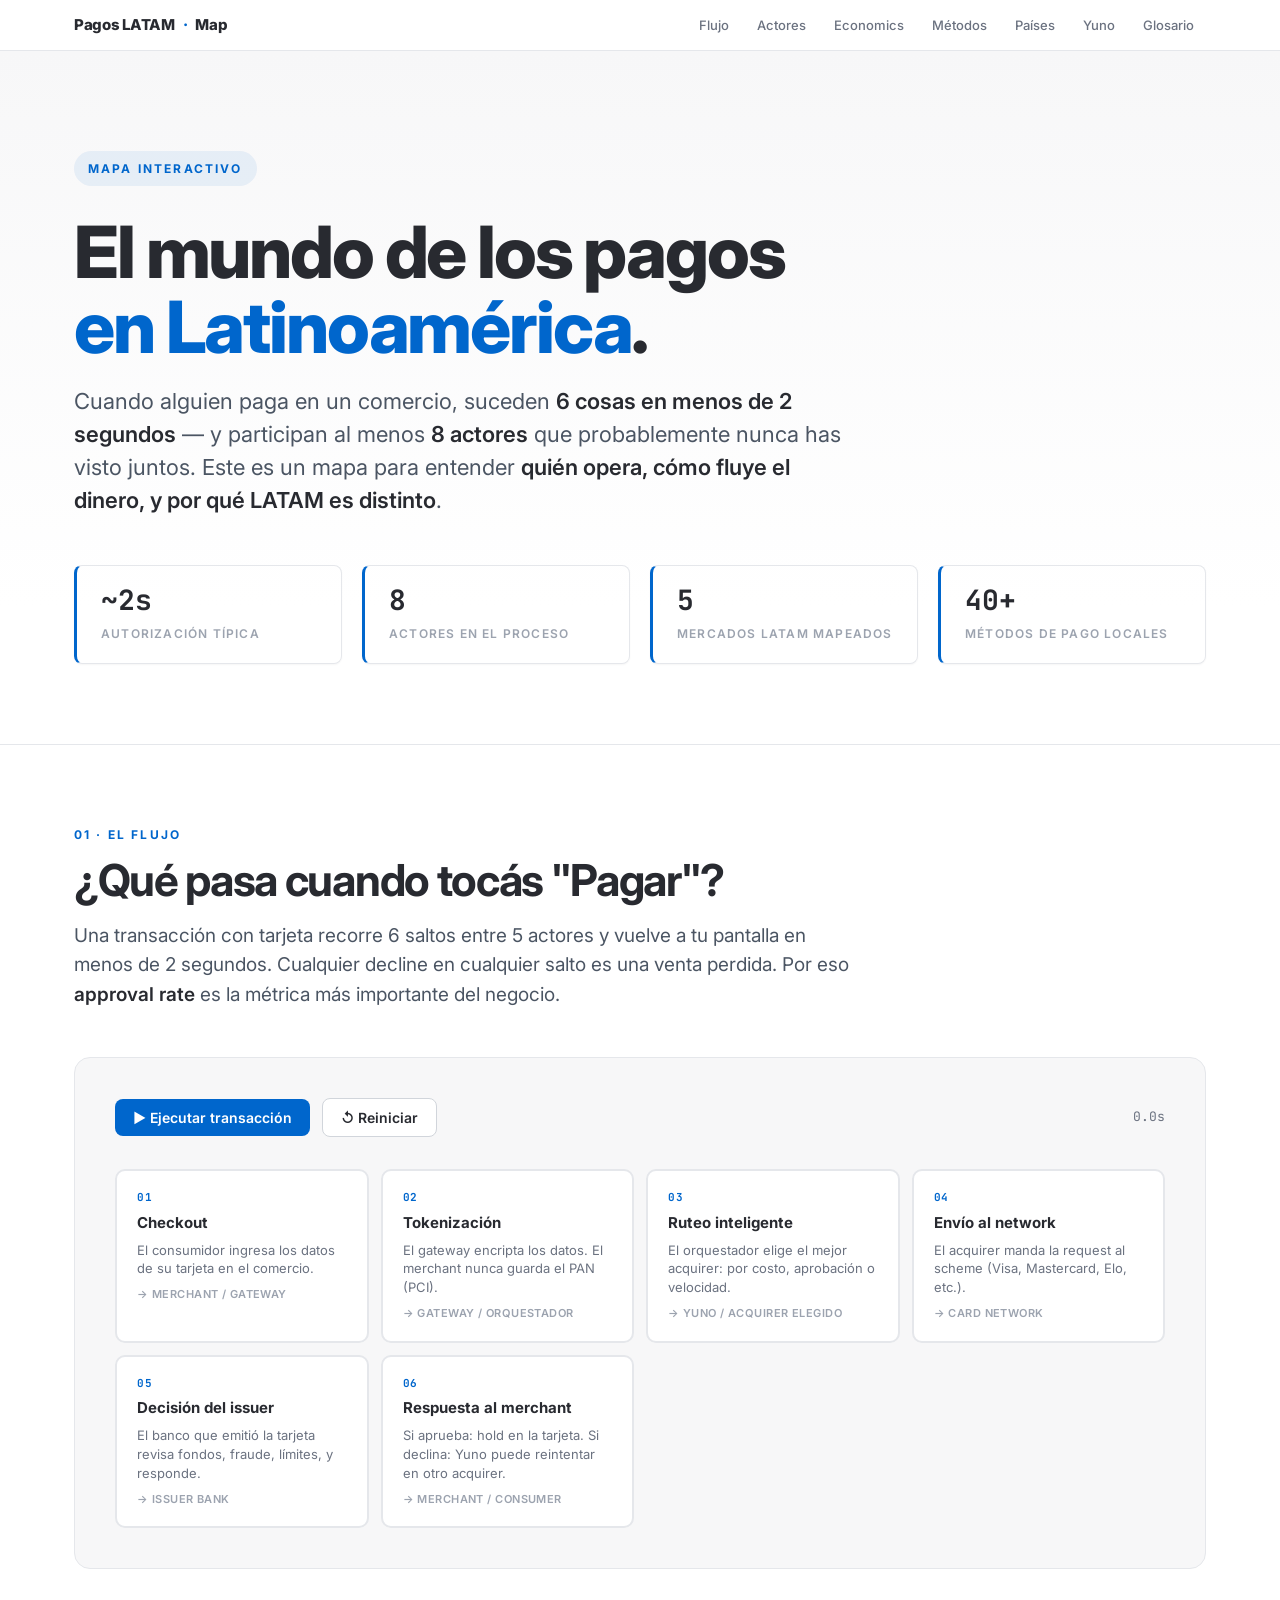
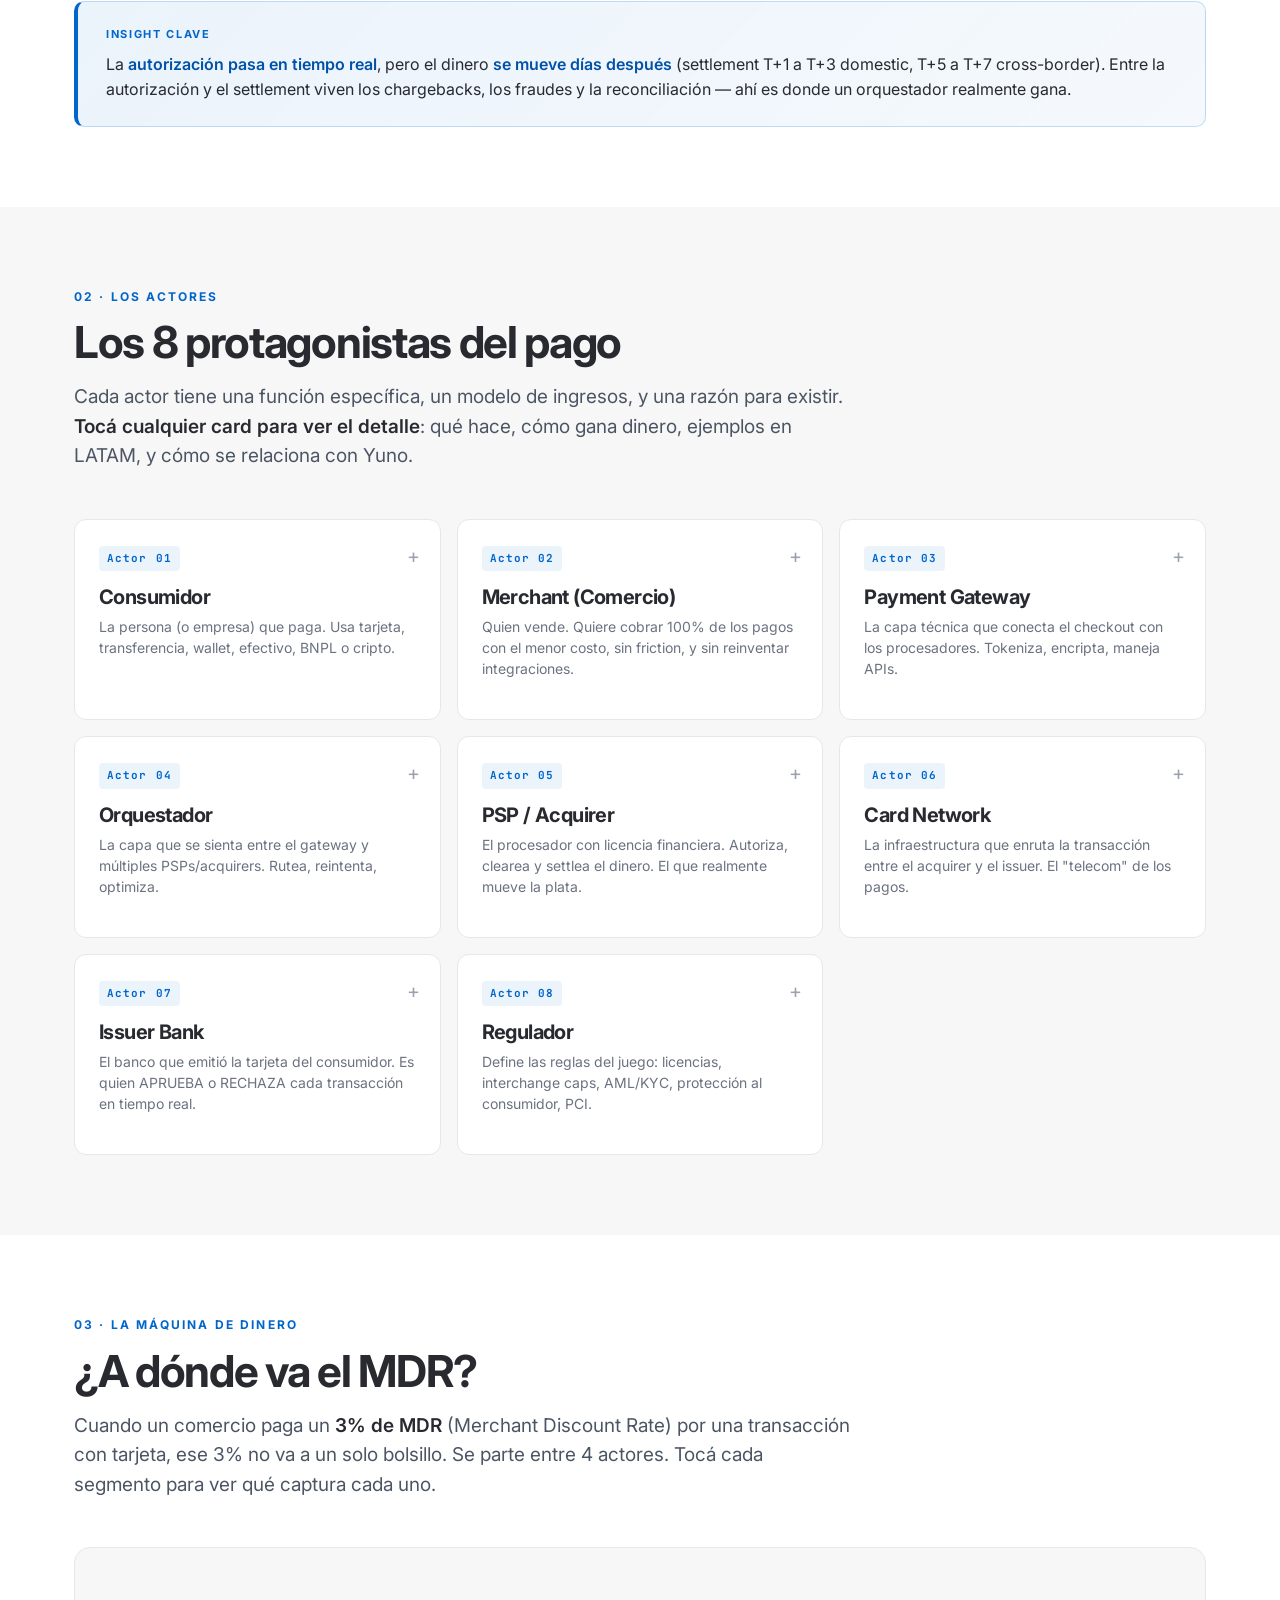
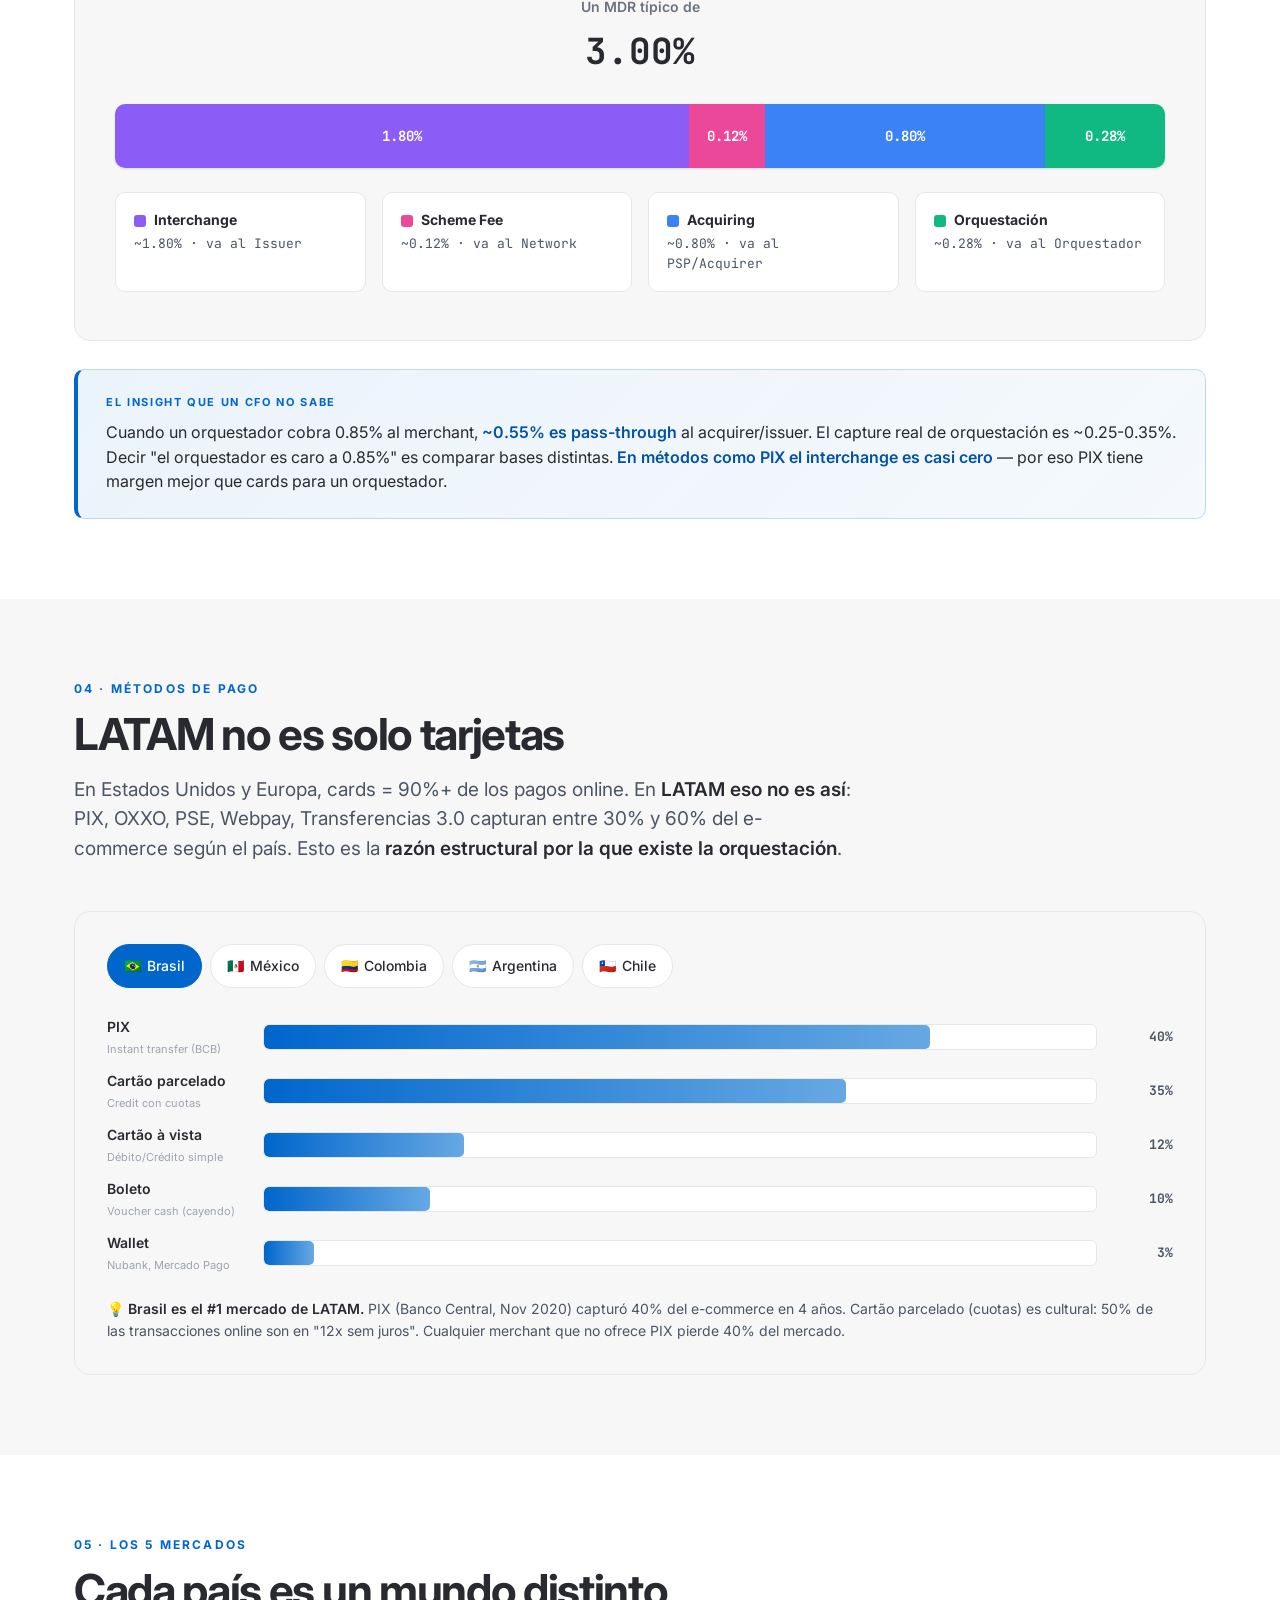
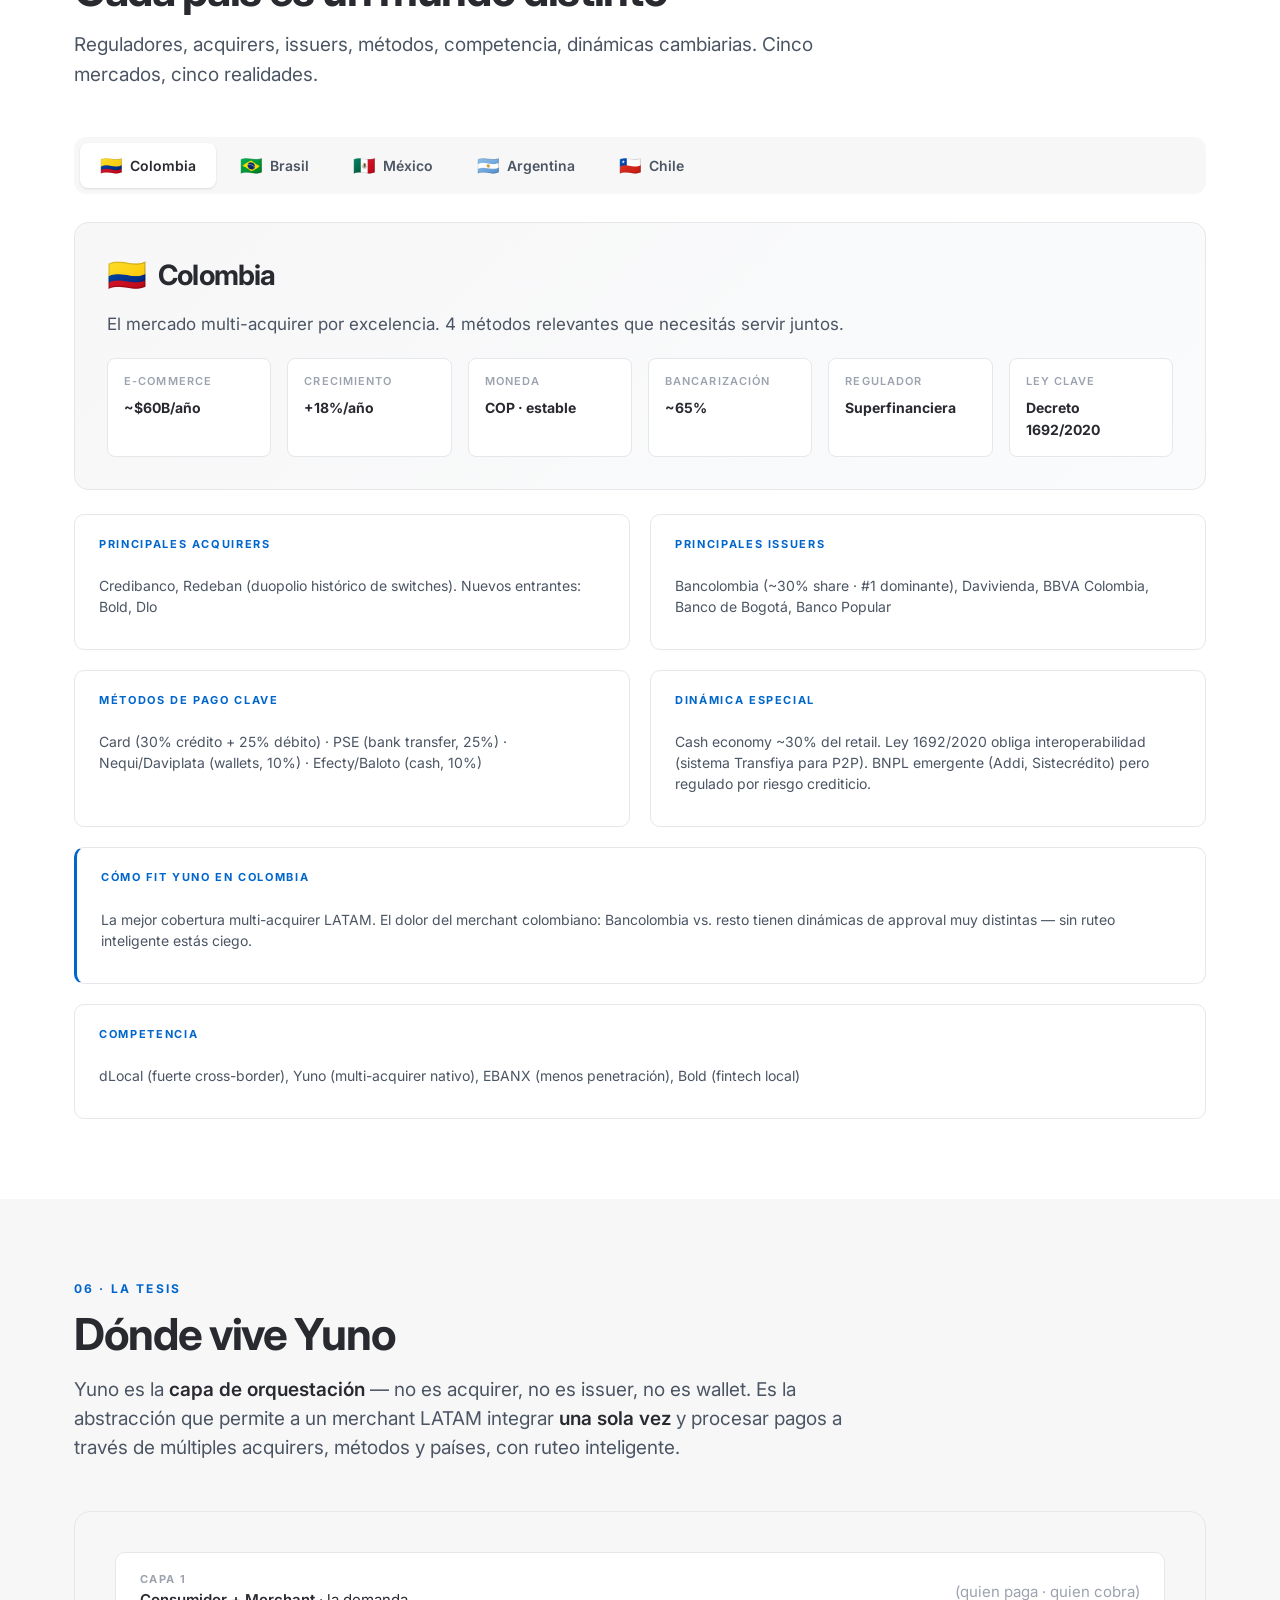
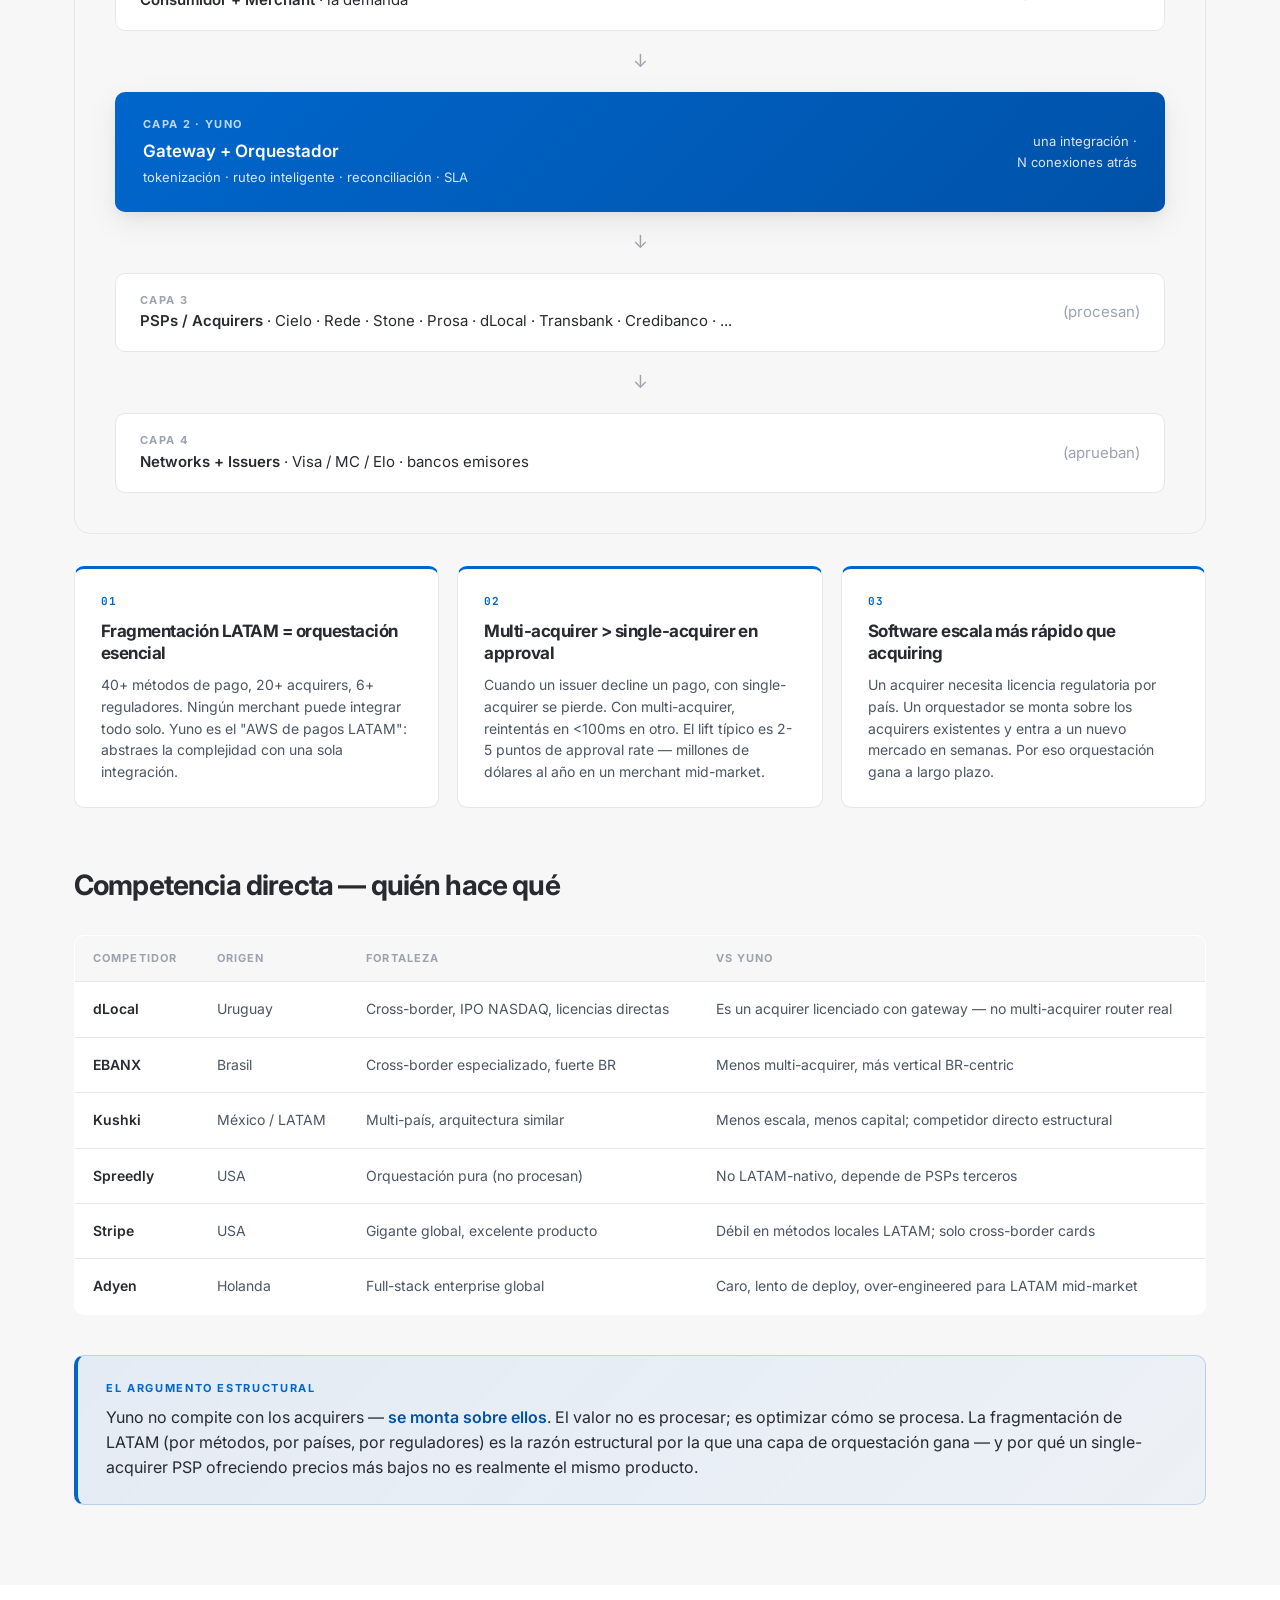
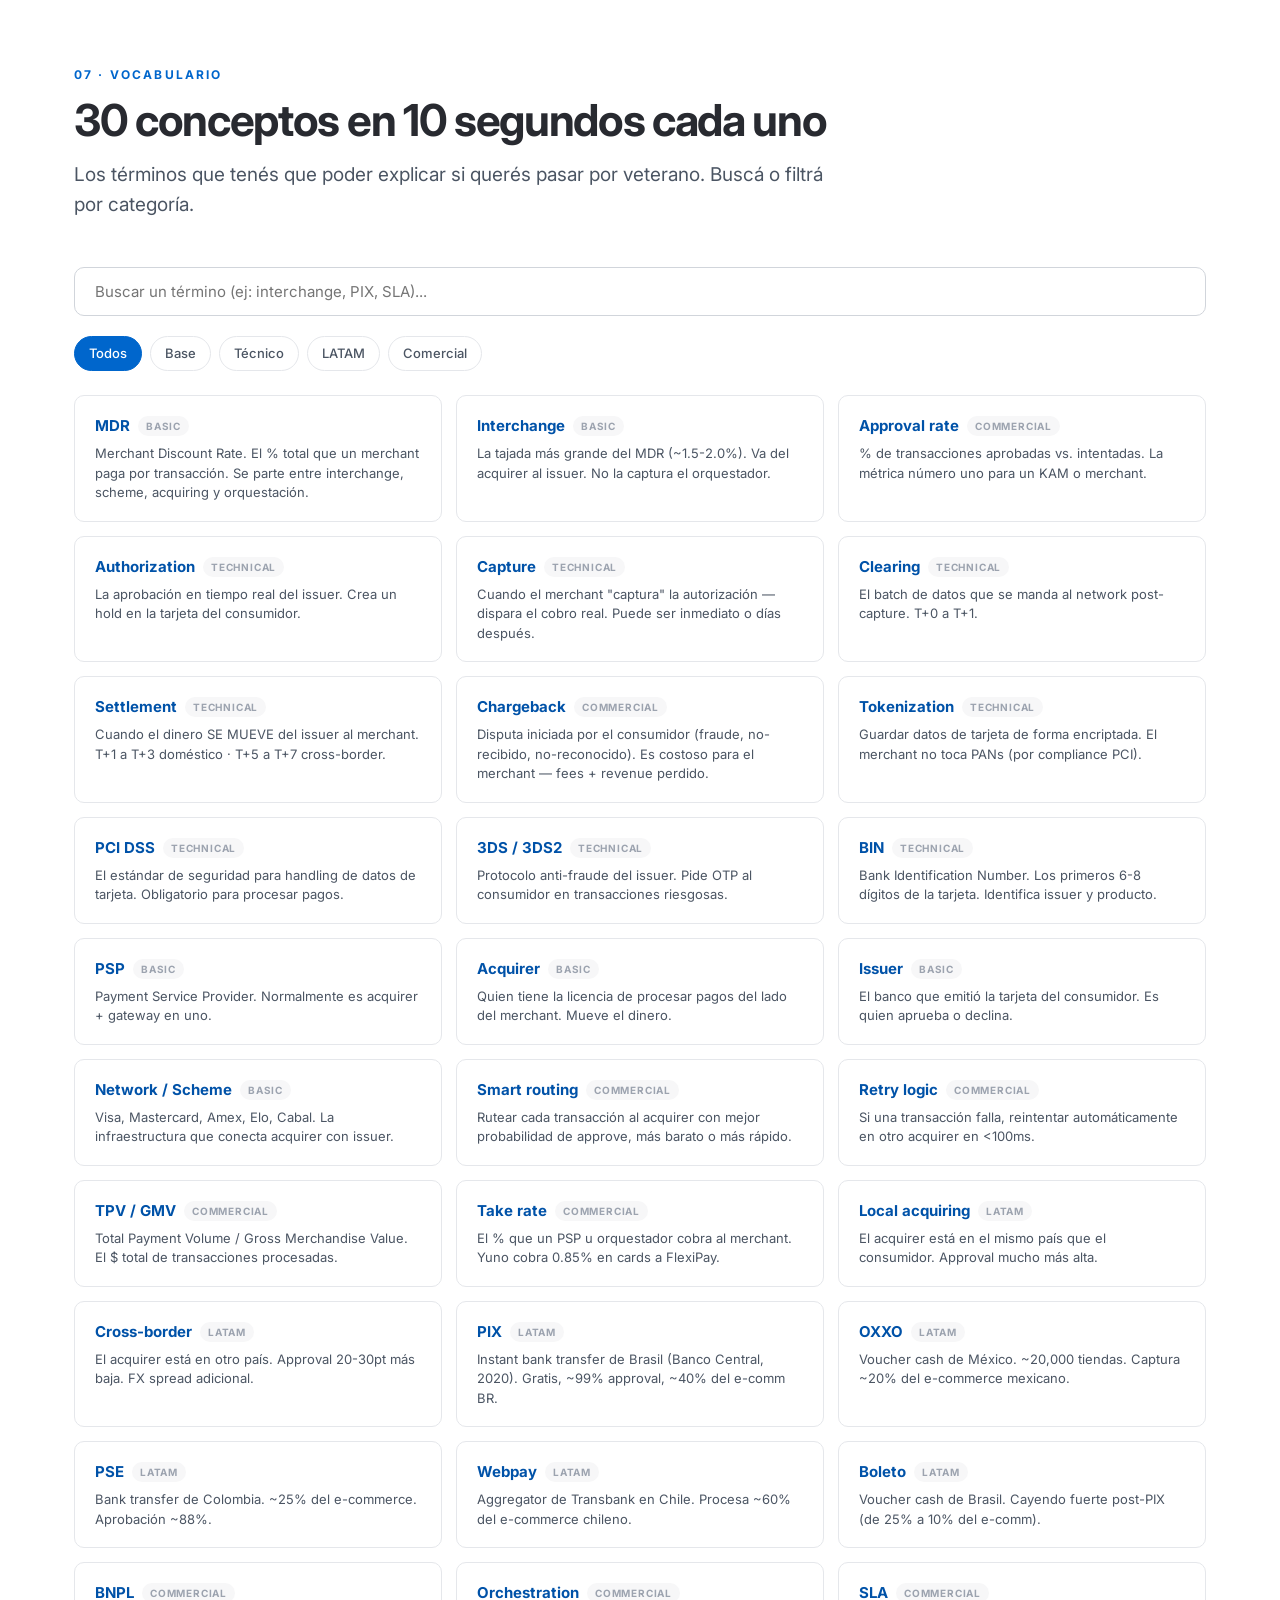
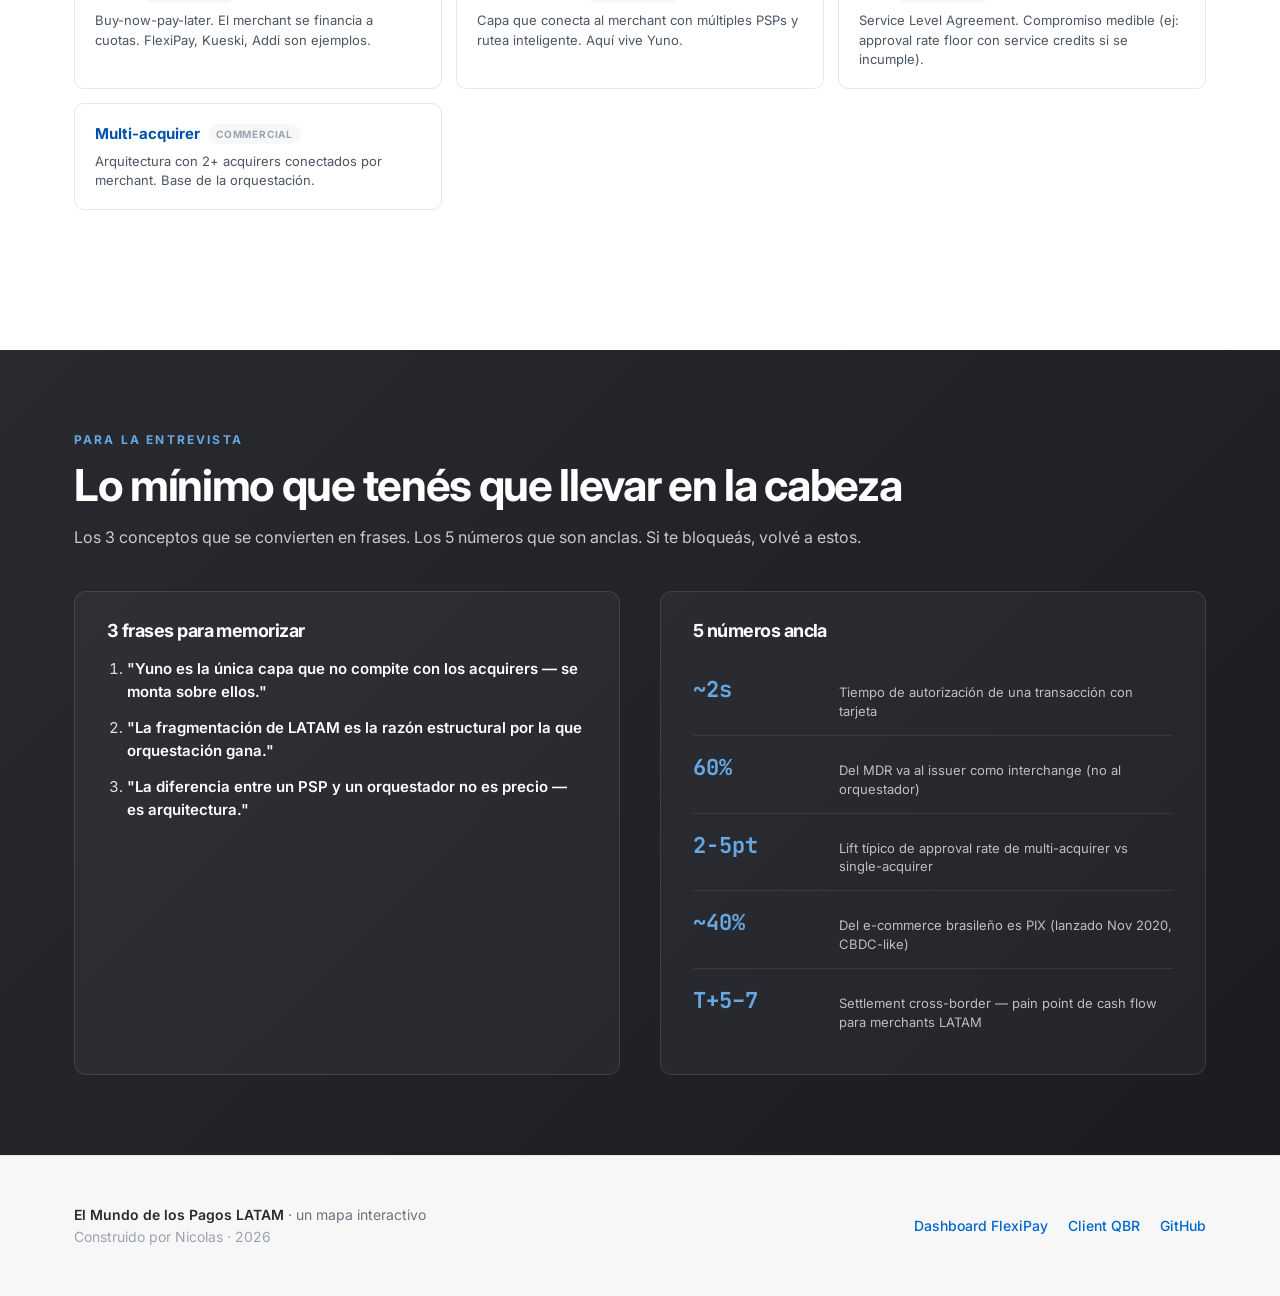
==== payments-world.html @ d172a951 "Add interactive LATAM payments world map — standalone educational page Single-file HTML with 7 inter" ====
<!doctype html>
<html lang="es">
<head>
<meta charset="utf-8">
<meta name="viewport" content="width=device-width, initial-scale=1">
<title>El Mundo de los Pagos LATAM — Mapa Interactivo</title>
<meta name="description" content="Un mapa interactivo del ecosistema de pagos en Latinoamérica: los 8 actores, cómo fluye el dinero, los 5 mercados clave, y dónde vive la orquestación de pagos.">
<link href="https://fonts.googleapis.com/css2?family=Inter:wght@300;400;500;600;700;800;900&family=JetBrains+Mono:wght@400;500;600&display=swap" rel="stylesheet">
<style>
  :root {
    --primary: #0066CC;
    --primary-dark: #0052A8;
    --primary-light: #66A8E3;
    --primary-soft: rgba(0, 102, 204, 0.08);
    --primary-softer: rgba(0, 102, 204, 0.04);
    --navy: #282A30;
    --navy-soft: #4B5563;
    --dim: #6B7280;
    --mute: #9CA3AF;
    --bg: #FFFFFF;
    --bg-subtle: #F7F7F8;
    --bg-darker: #FAFBFC;
    --border: #E5E7EB;
    --border-strong: #D1D5DB;
    --success: #10B981;
    --warning: #F59E0B;
    --danger: #EF4444;
    --shadow-sm: 0 1px 2px rgba(0,0,0,0.04);
    --shadow: 0 1px 3px rgba(0,0,0,0.08), 0 1px 2px rgba(0,0,0,0.04);
    --shadow-lg: 0 10px 30px rgba(0,0,0,0.08), 0 4px 8px rgba(0,0,0,0.04);
  }

  * { box-sizing: border-box; }
  html { scroll-behavior: smooth; scroll-padding-top: 72px; }
  body {
    font-family: 'Inter', -apple-system, system-ui, sans-serif;
    font-size: 16px;
    line-height: 1.6;
    color: var(--navy);
    background: var(--bg);
    margin: 0;
    -webkit-font-smoothing: antialiased;
  }

  /* Typography */
  h1, h2, h3, h4, h5 {
    font-family: 'Inter', sans-serif;
    font-weight: 700;
    letter-spacing: -0.03em;
    color: var(--navy);
    margin: 0 0 16px 0;
  }
  h1 { font-size: clamp(40px, 6vw, 72px); line-height: 1.05; font-weight: 800; }
  h2 { font-size: clamp(28px, 4vw, 44px); line-height: 1.1; }
  h3 { font-size: clamp(20px, 3vw, 28px); line-height: 1.25; }
  h4 { font-size: 18px; line-height: 1.3; }

  p { margin: 0 0 16px 0; color: var(--navy-soft); }
  .dim { color: var(--dim); }
  .mute { color: var(--mute); }
  .mono { font-family: 'JetBrains Mono', monospace; font-weight: 600; }
  .hl { background: var(--primary-soft); padding: 2px 8px; border-radius: 4px; color: var(--primary-dark); font-weight: 600; }
  strong { color: var(--navy); font-weight: 600; }
  .accent { color: var(--primary); }

  /* Layout */
  .container { max-width: 1180px; margin: 0 auto; padding: 0 24px; }
  section { padding: 80px 0; }
  section.tight { padding: 40px 0; }

  /* Navigation */
  nav.topbar {
    position: sticky; top: 0; z-index: 50;
    background: rgba(255,255,255,0.88);
    backdrop-filter: saturate(180%) blur(12px);
    -webkit-backdrop-filter: saturate(180%) blur(12px);
    border-bottom: 1px solid var(--border);
  }
  nav.topbar .nav-inner {
    max-width: 1180px; margin: 0 auto; padding: 12px 24px;
    display: flex; align-items: center; justify-content: space-between;
    gap: 20px;
  }
  nav.topbar .brand {
    font-size: 15px; font-weight: 800; letter-spacing: -0.02em;
    text-decoration: none; color: var(--navy);
    display: flex; align-items: center; gap: 8px;
  }
  nav.topbar .brand .dot { color: var(--primary); }
  nav.topbar ul {
    display: flex; gap: 4px; list-style: none; margin: 0; padding: 0;
    overflow-x: auto;
  }
  nav.topbar a.navlink {
    text-decoration: none; color: var(--dim);
    font-size: 13px; font-weight: 500;
    padding: 8px 12px; border-radius: 6px;
    white-space: nowrap;
    transition: all 0.15s;
  }
  nav.topbar a.navlink:hover { background: var(--bg-subtle); color: var(--navy); }
  nav.topbar a.navlink.active { background: var(--primary-soft); color: var(--primary-dark); }
  @media (max-width: 720px) {
    nav.topbar ul { display: none; }
  }

  /* Hero */
  .hero {
    padding: 100px 0 80px;
    background: linear-gradient(180deg, var(--bg-subtle) 0%, var(--bg) 80%);
    border-bottom: 1px solid var(--border);
  }
  .hero .eyebrow {
    display: inline-block;
    font-size: 12px; font-weight: 700;
    letter-spacing: 0.18em; text-transform: uppercase;
    color: var(--primary);
    background: var(--primary-soft);
    padding: 8px 14px; border-radius: 20px;
    margin-bottom: 28px;
  }
  .hero p.lead {
    font-size: clamp(18px, 2.4vw, 22px);
    line-height: 1.5; max-width: 780px;
    color: var(--navy-soft);
    margin-top: 20px;
  }
  .hero .stats {
    display: grid; grid-template-columns: repeat(auto-fit, minmax(180px, 1fr));
    gap: 20px; margin-top: 48px;
  }
  .hero .stat {
    padding: 20px 24px;
    background: var(--bg-card);
    border: 1px solid var(--border);
    border-left: 3px solid var(--primary);
    border-radius: 8px;
    box-shadow: var(--shadow-sm);
  }
  .hero .stat-value {
    font-family: 'JetBrains Mono', monospace;
    font-size: 28px; font-weight: 700; color: var(--navy);
    line-height: 1;
  }
  .hero .stat-label {
    font-size: 12px; letter-spacing: 0.1em; text-transform: uppercase;
    color: var(--mute); font-weight: 600; margin-top: 10px;
  }

  /* Section headers */
  .section-eyebrow {
    font-size: 12px; font-weight: 700;
    letter-spacing: 0.18em; text-transform: uppercase;
    color: var(--primary);
    margin-bottom: 12px;
  }
  .section-lead {
    font-size: 19px; line-height: 1.55;
    color: var(--navy-soft);
    max-width: 780px; margin: 12px 0 48px 0;
  }

  /* ---- Transaction Flow ---- */
  .flow-diagram {
    background: var(--bg-subtle);
    border: 1px solid var(--border);
    border-radius: 16px;
    padding: 40px;
    margin-top: 40px;
    position: relative;
  }
  .flow-controls {
    display: flex; gap: 12px; align-items: center;
    margin-bottom: 32px; flex-wrap: wrap;
  }
  .btn {
    background: var(--primary); color: white;
    border: none; padding: 10px 18px; border-radius: 8px;
    font-family: inherit; font-size: 14px; font-weight: 600;
    cursor: pointer;
    transition: all 0.15s;
  }
  .btn:hover { background: var(--primary-dark); transform: translateY(-1px); }
  .btn.secondary {
    background: var(--bg); color: var(--navy);
    border: 1px solid var(--border-strong);
  }
  .btn.secondary:hover { background: var(--bg-subtle); }
  .flow-timer {
    font-family: 'JetBrains Mono', monospace;
    font-size: 13px; color: var(--dim);
    margin-left: auto;
  }
  .flow-steps {
    display: grid; grid-template-columns: repeat(auto-fit, minmax(220px, 1fr));
    gap: 12px;
  }
  .flow-step {
    background: var(--bg);
    border: 2px solid var(--border);
    border-radius: 10px;
    padding: 18px 20px;
    cursor: pointer;
    transition: all 0.3s;
    position: relative;
  }
  .flow-step:hover { border-color: var(--primary-light); transform: translateY(-2px); }
  .flow-step.active {
    border-color: var(--primary);
    background: var(--primary-soft);
    box-shadow: 0 0 0 4px rgba(0, 102, 204, 0.12);
  }
  .flow-step-num {
    font-family: 'JetBrains Mono', monospace;
    font-size: 11px; font-weight: 700; color: var(--primary);
    letter-spacing: 0.05em;
  }
  .flow-step-title {
    font-weight: 700; font-size: 15px;
    color: var(--navy); margin: 4px 0 6px 0;
  }
  .flow-step-desc {
    font-size: 13px; color: var(--dim); line-height: 1.45;
  }
  .flow-step-actor {
    font-size: 11px; color: var(--mute);
    margin-top: 8px; letter-spacing: 0.04em;
    font-weight: 600; text-transform: uppercase;
  }

  /* ---- Actor Cards ---- */
  .actors-grid {
    display: grid; grid-template-columns: repeat(auto-fit, minmax(280px, 1fr));
    gap: 16px; margin-top: 32px;
  }
  .actor-card {
    background: var(--bg);
    border: 1px solid var(--border);
    border-radius: 12px;
    padding: 24px;
    cursor: pointer;
    transition: all 0.2s;
    position: relative;
  }
  .actor-card:hover {
    border-color: var(--primary-light);
    box-shadow: var(--shadow-lg);
    transform: translateY(-2px);
  }
  .actor-card.expanded { border-color: var(--primary); }
  .actor-number {
    font-family: 'JetBrains Mono', monospace;
    font-size: 11px; font-weight: 700;
    color: var(--primary); letter-spacing: 0.1em;
    background: var(--primary-soft);
    padding: 4px 8px; border-radius: 4px;
    display: inline-block;
  }
  .actor-title {
    font-size: 20px; font-weight: 700;
    margin: 14px 0 6px 0;
  }
  .actor-role {
    font-size: 14px; color: var(--dim);
    line-height: 1.5;
  }
  .actor-detail {
    display: none;
    margin-top: 20px; padding-top: 20px;
    border-top: 1px solid var(--border);
  }
  .actor-card.expanded .actor-detail { display: block; }
  .actor-detail h5 {
    font-size: 11px; font-weight: 700; letter-spacing: 0.1em;
    text-transform: uppercase; color: var(--mute);
    margin: 18px 0 6px 0;
  }
  .actor-detail h5:first-child { margin-top: 0; }
  .actor-detail p { font-size: 14px; line-height: 1.5; margin: 0; color: var(--navy-soft); }
  .actor-expand {
    position: absolute; top: 20px; right: 20px;
    color: var(--mute); font-size: 20px;
    transition: transform 0.2s;
  }
  .actor-card.expanded .actor-expand { transform: rotate(45deg); color: var(--primary); }

  /* ---- MDR Breakdown ---- */
  .mdr-visual {
    background: var(--bg-subtle);
    border: 1px solid var(--border);
    border-radius: 16px;
    padding: 48px 40px;
    margin-top: 32px;
  }
  .mdr-title {
    font-size: 14px; font-weight: 600;
    color: var(--dim); margin-bottom: 24px;
    text-align: center;
  }
  .mdr-title .mdr-big {
    font-family: 'JetBrains Mono', monospace;
    font-size: 36px; font-weight: 700;
    color: var(--navy);
    display: block;
    margin-top: 4px;
  }
  .mdr-bar-wrap {
    display: flex; width: 100%; height: 64px;
    border-radius: 10px; overflow: hidden;
    box-shadow: var(--shadow);
    margin-bottom: 24px;
  }
  .mdr-segment {
    display: flex; align-items: center; justify-content: center;
    color: white; font-weight: 700;
    font-family: 'JetBrains Mono', monospace;
    font-size: 14px;
    cursor: pointer; transition: all 0.2s;
    position: relative;
  }
  .mdr-segment:hover { filter: brightness(1.1); }
  .mdr-seg-1 { background: #8B5CF6; flex-grow: 60; }   /* interchange */
  .mdr-seg-2 { background: #EC4899; flex-grow: 4; }    /* scheme */
  .mdr-seg-3 { background: #3B82F6; flex-grow: 27; }   /* acquiring */
  .mdr-seg-4 { background: #10B981; flex-grow: 9; }    /* orchestration */
  .mdr-legend {
    display: grid; grid-template-columns: repeat(auto-fit, minmax(220px, 1fr));
    gap: 16px; margin-top: 24px;
  }
  .mdr-item {
    background: var(--bg); border: 1px solid var(--border);
    border-radius: 10px; padding: 16px 18px;
    cursor: pointer; transition: all 0.2s;
  }
  .mdr-item:hover { border-color: var(--primary-light); }
  .mdr-item.active {
    border-color: var(--primary);
    box-shadow: 0 0 0 3px var(--primary-soft);
  }
  .mdr-swatch {
    display: inline-block; width: 12px; height: 12px;
    border-radius: 3px; margin-right: 8px;
    vertical-align: middle;
  }
  .mdr-item-title {
    font-weight: 700; font-size: 14px;
    color: var(--navy);
  }
  .mdr-item-value {
    font-family: 'JetBrains Mono', monospace;
    font-size: 13px; color: var(--navy-soft);
    margin-top: 2px;
  }
  .mdr-explanation {
    display: none;
    background: var(--bg);
    border: 1px solid var(--border);
    border-left: 3px solid var(--primary);
    border-radius: 8px;
    padding: 20px 24px;
    margin-top: 20px;
    font-size: 15px; line-height: 1.55;
    color: var(--navy-soft);
  }
  .mdr-explanation.show { display: block; }

  .insight-box {
    background: linear-gradient(135deg, var(--primary-soft), var(--primary-softer));
    border: 1px solid rgba(0, 102, 204, 0.2);
    border-left: 4px solid var(--primary);
    border-radius: 10px;
    padding: 24px 28px;
    margin-top: 28px;
  }
  .insight-box .label {
    font-size: 11px; font-weight: 700;
    letter-spacing: 0.15em; text-transform: uppercase;
    color: var(--primary);
    margin-bottom: 8px;
  }
  .insight-box p { margin: 0; font-size: 16px; color: var(--navy); line-height: 1.55; }
  .insight-box p strong { color: var(--primary-dark); }

  /* ---- Payment Methods ---- */
  .methods-container {
    background: var(--bg-subtle);
    border: 1px solid var(--border);
    border-radius: 16px;
    padding: 32px;
    margin-top: 32px;
  }
  .country-chips {
    display: flex; gap: 8px; flex-wrap: wrap;
    margin-bottom: 28px;
  }
  .country-chip {
    background: var(--bg); border: 1px solid var(--border);
    padding: 10px 16px; border-radius: 100px;
    cursor: pointer; transition: all 0.2s;
    font-size: 14px; font-weight: 500;
  }
  .country-chip:hover { border-color: var(--primary-light); }
  .country-chip.active {
    background: var(--primary); color: white;
    border-color: var(--primary);
  }
  .country-chip .flag { margin-right: 6px; }
  .method-bars { display: flex; flex-direction: column; gap: 12px; }
  .method-row {
    display: grid;
    grid-template-columns: 140px 1fr 60px;
    gap: 16px; align-items: center;
  }
  .method-name {
    font-size: 14px; font-weight: 600;
    color: var(--navy);
  }
  .method-name small { display: block; color: var(--mute); font-weight: 400; font-size: 11px; margin-top: 2px; }
  .method-bar-track {
    height: 26px; background: var(--bg);
    border-radius: 6px; overflow: hidden;
    border: 1px solid var(--border);
  }
  .method-bar-fill {
    height: 100%; background: linear-gradient(90deg, var(--primary), var(--primary-light));
    border-radius: 5px;
    transition: width 0.6s cubic-bezier(0.16, 1, 0.3, 1);
    display: flex; align-items: center; padding-left: 10px;
  }
  .method-pct {
    font-family: 'JetBrains Mono', monospace;
    font-size: 13px; font-weight: 700;
    color: var(--navy-soft); text-align: right;
  }

  /* ---- Country Tabs ---- */
  .country-tabs-wrap {
    margin-top: 32px;
  }
  .country-tablist {
    display: flex; gap: 4px; flex-wrap: wrap;
    padding: 6px; background: var(--bg-subtle);
    border-radius: 12px; margin-bottom: 28px;
  }
  .country-tab {
    background: transparent; border: none;
    padding: 12px 20px; border-radius: 8px;
    cursor: pointer;
    font-family: inherit; font-size: 14px; font-weight: 600;
    color: var(--navy-soft);
    transition: all 0.2s;
    display: flex; align-items: center; gap: 8px;
  }
  .country-tab:hover { background: var(--bg); color: var(--navy); }
  .country-tab.active {
    background: var(--bg); color: var(--navy);
    box-shadow: var(--shadow);
  }
  .country-tab .flag { font-size: 18px; }
  .country-panel { display: none; }
  .country-panel.active { display: block; animation: fadeIn 0.3s; }
  @keyframes fadeIn {
    from { opacity: 0; transform: translateY(6px); }
    to { opacity: 1; transform: translateY(0); }
  }
  .country-hero {
    background: linear-gradient(135deg, var(--bg-subtle), var(--bg-darker));
    border: 1px solid var(--border);
    border-radius: 14px;
    padding: 32px;
    margin-bottom: 24px;
  }
  .country-hero h3 { display: flex; align-items: center; gap: 12px; }
  .country-kpis {
    display: grid; grid-template-columns: repeat(auto-fit, minmax(140px, 1fr));
    gap: 16px; margin-top: 20px;
  }
  .country-kpi {
    background: var(--bg); border: 1px solid var(--border);
    border-radius: 8px; padding: 14px 16px;
  }
  .country-kpi-label {
    font-size: 11px; letter-spacing: 0.1em; text-transform: uppercase;
    color: var(--mute); font-weight: 600;
  }
  .country-kpi-value {
    font-weight: 700; color: var(--navy);
    margin-top: 6px; font-size: 14px;
  }
  .country-sections {
    display: grid; grid-template-columns: 1fr 1fr; gap: 20px;
  }
  @media (max-width: 760px) { .country-sections { grid-template-columns: 1fr; } }
  .country-sections .block {
    background: var(--bg); border: 1px solid var(--border);
    border-radius: 10px; padding: 22px 24px;
  }
  .country-sections h4 {
    font-size: 11px; font-weight: 700;
    letter-spacing: 0.15em; text-transform: uppercase;
    color: var(--primary); margin: 0 0 14px 0;
  }
  .country-sections ul {
    margin: 0; padding: 0; list-style: none;
  }
  .country-sections li {
    padding: 10px 0; font-size: 14px; line-height: 1.5;
    border-bottom: 1px solid var(--border);
    color: var(--navy-soft);
  }
  .country-sections li:last-child { border-bottom: none; }
  .country-sections li strong { color: var(--navy); }

  /* ---- Yuno Section ---- */
  .yuno-diagram {
    background: var(--bg-subtle);
    border: 1px solid var(--border);
    border-radius: 16px;
    padding: 40px;
    margin: 32px 0;
  }
  .yuno-stack {
    display: flex; flex-direction: column; gap: 16px;
    align-items: stretch;
  }
  .yuno-layer {
    background: var(--bg);
    border: 1px solid var(--border);
    border-radius: 10px;
    padding: 18px 24px;
    display: flex; align-items: center; justify-content: space-between;
    font-size: 15px;
  }
  .yuno-layer.hero-layer {
    background: linear-gradient(135deg, var(--primary), var(--primary-dark));
    color: white; border: none;
    box-shadow: var(--shadow-lg);
    padding: 24px 28px;
  }
  .yuno-layer.hero-layer strong { color: white; }
  .yuno-layer-label {
    font-size: 11px; font-weight: 700;
    letter-spacing: 0.12em; text-transform: uppercase;
    color: var(--mute);
  }
  .yuno-layer.hero-layer .yuno-layer-label { color: rgba(255,255,255,0.75); }
  .yuno-arrow {
    text-align: center; color: var(--mute); font-size: 18px;
  }
  .yuno-thesis-grid {
    display: grid; grid-template-columns: repeat(auto-fit, minmax(280px, 1fr));
    gap: 18px; margin-top: 32px;
  }
  .thesis-card {
    background: var(--bg); border: 1px solid var(--border);
    border-top: 3px solid var(--primary);
    border-radius: 10px; padding: 24px 26px;
  }
  .thesis-num {
    font-family: 'JetBrains Mono', monospace;
    font-size: 11px; font-weight: 700; color: var(--primary);
    letter-spacing: 0.1em; margin-bottom: 10px;
  }
  .thesis-card h4 {
    font-size: 17px; margin: 0 0 10px 0;
    color: var(--navy);
  }
  .thesis-card p {
    font-size: 14px; line-height: 1.55;
    color: var(--navy-soft); margin: 0;
  }
  .comp-table {
    width: 100%; border-collapse: collapse;
    background: var(--bg); border-radius: 10px; overflow: hidden;
    border: 1px solid var(--border);
    margin-top: 32px;
    font-size: 14px;
  }
  .comp-table th {
    text-align: left; padding: 14px 18px;
    background: var(--bg-subtle);
    font-size: 11px; font-weight: 700;
    letter-spacing: 0.1em; text-transform: uppercase;
    color: var(--mute);
    border-bottom: 1px solid var(--border);
  }
  .comp-table td {
    padding: 16px 18px;
    border-bottom: 1px solid var(--border);
    color: var(--navy-soft);
  }
  .comp-table tr:last-child td { border-bottom: none; }
  .comp-table td strong { color: var(--navy); }

  /* ---- Glossary ---- */
  .glossary-wrap { margin-top: 32px; }
  .glossary-search {
    width: 100%; padding: 14px 20px;
    font-family: inherit; font-size: 15px;
    border: 1px solid var(--border-strong); border-radius: 10px;
    background: var(--bg);
    margin-bottom: 20px;
    transition: all 0.15s;
  }
  .glossary-search:focus {
    outline: none; border-color: var(--primary);
    box-shadow: 0 0 0 3px var(--primary-soft);
  }
  .glossary-filters {
    display: flex; gap: 8px; flex-wrap: wrap;
    margin-bottom: 24px;
  }
  .filter-chip {
    background: var(--bg); border: 1px solid var(--border);
    padding: 6px 14px; border-radius: 100px;
    cursor: pointer; transition: all 0.15s;
    font-size: 13px; font-weight: 500; color: var(--navy-soft);
  }
  .filter-chip:hover { border-color: var(--primary-light); }
  .filter-chip.active { background: var(--primary); color: white; border-color: var(--primary); }
  .glossary-grid {
    display: grid; grid-template-columns: repeat(auto-fit, minmax(280px, 1fr));
    gap: 14px;
  }
  .gloss-card {
    background: var(--bg); border: 1px solid var(--border);
    border-radius: 10px; padding: 18px 20px;
    transition: all 0.2s;
  }
  .gloss-card:hover { border-color: var(--primary-light); box-shadow: var(--shadow); }
  .gloss-term {
    font-weight: 700; font-size: 15px;
    color: var(--primary-dark);
    margin-bottom: 6px;
    display: flex; align-items: center; gap: 8px;
  }
  .gloss-cat {
    font-size: 10px; font-weight: 700;
    padding: 2px 8px; border-radius: 100px;
    background: var(--bg-subtle); color: var(--mute);
    letter-spacing: 0.08em; text-transform: uppercase;
  }
  .gloss-def {
    font-size: 13px; line-height: 1.5;
    color: var(--navy-soft); margin: 0;
  }

  /* ---- Interview Section ---- */
  .interview-section {
    background: linear-gradient(135deg, var(--navy) 0%, #1A1C22 100%);
    color: white;
    padding: 80px 0;
    margin-top: 60px;
  }
  .interview-section h2 { color: white; }
  .interview-section p { color: rgba(255,255,255,0.75); }
  .interview-section .section-eyebrow { color: var(--primary-light); }
  .interview-grid {
    display: grid; grid-template-columns: 1fr 1fr;
    gap: 40px; margin-top: 40px;
  }
  @media (max-width: 760px) { .interview-grid { grid-template-columns: 1fr; } }
  .phrases, .numbers {
    background: rgba(255,255,255,0.04);
    border: 1px solid rgba(255,255,255,0.1);
    border-radius: 12px; padding: 28px 32px;
  }
  .phrases h3, .numbers h3 { color: white; font-size: 18px; }
  .phrases ol { padding-left: 20px; }
  .phrases li {
    color: rgba(255,255,255,0.85); margin-bottom: 14px;
    font-size: 15px; line-height: 1.5;
  }
  .phrases li strong { color: white; }
  .numbers .number-item {
    display: flex; align-items: baseline; gap: 16px;
    padding: 14px 0; border-bottom: 1px solid rgba(255,255,255,0.08);
  }
  .numbers .number-item:last-child { border-bottom: none; }
  .numbers .num {
    font-family: 'JetBrains Mono', monospace;
    font-size: 22px; font-weight: 700; color: var(--primary-light);
    min-width: 130px;
  }
  .numbers .num-desc { font-size: 13px; color: rgba(255,255,255,0.7); line-height: 1.45; }

  /* ---- Footer ---- */
  footer {
    background: var(--bg-subtle);
    border-top: 1px solid var(--border);
    padding: 48px 0;
    font-size: 14px; color: var(--dim);
  }
  footer .footer-inner {
    display: flex; justify-content: space-between;
    align-items: center; gap: 24px;
    flex-wrap: wrap;
  }
  footer a { color: var(--primary); text-decoration: none; font-weight: 500; }
  footer a:hover { text-decoration: underline; }
  footer .links { display: flex; gap: 20px; flex-wrap: wrap; }

  /* Utility */
  .two-col { display: grid; grid-template-columns: 1fr 1fr; gap: 40px; }
  @media (max-width: 760px) { .two-col { grid-template-columns: 1fr; } }
</style>
</head>
<body>

<!-- ============================================================ -->
<!-- NAVIGATION                                                   -->
<!-- ============================================================ -->
<nav class="topbar">
  <div class="nav-inner">
    <a href="#top" class="brand">Pagos LATAM<span class="dot">·</span>Map</a>
    <ul>
      <li><a href="#flow" class="navlink">Flujo</a></li>
      <li><a href="#actors" class="navlink">Actores</a></li>
      <li><a href="#money" class="navlink">Economics</a></li>
      <li><a href="#methods" class="navlink">Métodos</a></li>
      <li><a href="#countries" class="navlink">Países</a></li>
      <li><a href="#yuno" class="navlink">Yuno</a></li>
      <li><a href="#glossary" class="navlink">Glosario</a></li>
    </ul>
  </div>
</nav>

<!-- ============================================================ -->
<!-- HERO                                                         -->
<!-- ============================================================ -->
<header class="hero" id="top">
  <div class="container">
    <div class="eyebrow">Mapa interactivo</div>
    <h1>El mundo de los pagos<br><span class="accent">en Latinoamérica</span>.</h1>
    <p class="lead">
      Cuando alguien paga en un comercio, suceden <strong>6 cosas en menos de 2 segundos</strong> —
      y participan al menos <strong>8 actores</strong> que probablemente nunca has visto juntos.
      Este es un mapa para entender <strong>quién opera, cómo fluye el dinero, y por qué LATAM es distinto</strong>.
    </p>
    <div class="stats">
      <div class="stat">
        <div class="stat-value">~2s</div>
        <div class="stat-label">Autorización típica</div>
      </div>
      <div class="stat">
        <div class="stat-value">8</div>
        <div class="stat-label">Actores en el proceso</div>
      </div>
      <div class="stat">
        <div class="stat-value">5</div>
        <div class="stat-label">Mercados LATAM mapeados</div>
      </div>
      <div class="stat">
        <div class="stat-value">40+</div>
        <div class="stat-label">Métodos de pago locales</div>
      </div>
    </div>
  </div>
</header>

<!-- ============================================================ -->
<!-- SECTION: TRANSACTION FLOW                                    -->
<!-- ============================================================ -->
<section id="flow">
  <div class="container">
    <div class="section-eyebrow">01 · El flujo</div>
    <h2>¿Qué pasa cuando tocás "Pagar"?</h2>
    <p class="section-lead">
      Una transacción con tarjeta recorre 6 saltos entre 5 actores y vuelve a tu pantalla en
      menos de 2 segundos. Cualquier decline en cualquier salto es una venta perdida. Por eso
      <strong>approval rate</strong> es la métrica más importante del negocio.
    </p>

    <div class="flow-diagram">
      <div class="flow-controls">
        <button class="btn" id="playFlow">▶ Ejecutar transacción</button>
        <button class="btn secondary" id="resetFlow">↺ Reiniciar</button>
        <div class="flow-timer" id="flowTimer">0.0s</div>
      </div>

      <div class="flow-steps" id="flowSteps">
        <div class="flow-step" data-step="1">
          <div class="flow-step-num">01</div>
          <div class="flow-step-title">Checkout</div>
          <div class="flow-step-desc">El consumidor ingresa los datos de su tarjeta en el comercio.</div>
          <div class="flow-step-actor">→ Merchant / Gateway</div>
        </div>
        <div class="flow-step" data-step="2">
          <div class="flow-step-num">02</div>
          <div class="flow-step-title">Tokenización</div>
          <div class="flow-step-desc">El gateway encripta los datos. El merchant nunca guarda el PAN (PCI).</div>
          <div class="flow-step-actor">→ Gateway / Orquestador</div>
        </div>
        <div class="flow-step" data-step="3">
          <div class="flow-step-num">03</div>
          <div class="flow-step-title">Ruteo inteligente</div>
          <div class="flow-step-desc">El orquestador elige el mejor acquirer: por costo, aprobación o velocidad.</div>
          <div class="flow-step-actor">→ Yuno / Acquirer elegido</div>
        </div>
        <div class="flow-step" data-step="4">
          <div class="flow-step-num">04</div>
          <div class="flow-step-title">Envío al network</div>
          <div class="flow-step-desc">El acquirer manda la request al scheme (Visa, Mastercard, Elo, etc.).</div>
          <div class="flow-step-actor">→ Card Network</div>
        </div>
        <div class="flow-step" data-step="5">
          <div class="flow-step-num">05</div>
          <div class="flow-step-title">Decisión del issuer</div>
          <div class="flow-step-desc">El banco que emitió la tarjeta revisa fondos, fraude, límites, y responde.</div>
          <div class="flow-step-actor">→ Issuer Bank</div>
        </div>
        <div class="flow-step" data-step="6">
          <div class="flow-step-num">06</div>
          <div class="flow-step-title">Respuesta al merchant</div>
          <div class="flow-step-desc">Si aprueba: hold en la tarjeta. Si declina: Yuno puede reintentar en otro acquirer.</div>
          <div class="flow-step-actor">→ Merchant / Consumer</div>
        </div>
      </div>
    </div>

    <div class="insight-box" style="margin-top: 32px;">
      <div class="label">Insight clave</div>
      <p>La <strong>autorización pasa en tiempo real</strong>, pero el dinero <strong>se mueve días después</strong> (settlement T+1 a T+3 domestic, T+5 a T+7 cross-border). Entre la autorización y el settlement viven los chargebacks, los fraudes y la reconciliación — ahí es donde un orquestador realmente gana.</p>
    </div>
  </div>
</section>

<!-- ============================================================ -->
<!-- SECTION: 8 ACTORS                                            -->
<!-- ============================================================ -->
<section id="actors" style="background: var(--bg-subtle);">
  <div class="container">
    <div class="section-eyebrow">02 · Los actores</div>
    <h2>Los 8 protagonistas del pago</h2>
    <p class="section-lead">
      Cada actor tiene una función específica, un modelo de ingresos, y una razón para existir.
      <strong>Tocá cualquier card para ver el detalle</strong>: qué hace, cómo gana dinero, ejemplos en LATAM, y cómo se relaciona con Yuno.
    </p>

    <div class="actors-grid" id="actorsGrid">
      <!-- Actor cards generated by JS -->
    </div>
  </div>
</section>

<!-- ============================================================ -->
<!-- SECTION: MDR BREAKDOWN                                       -->
<!-- ============================================================ -->
<section id="money">
  <div class="container">
    <div class="section-eyebrow">03 · La máquina de dinero</div>
    <h2>¿A dónde va el MDR?</h2>
    <p class="section-lead">
      Cuando un comercio paga un <strong>3% de MDR</strong> (Merchant Discount Rate) por una transacción con tarjeta, ese 3%
      no va a un solo bolsillo. Se parte entre 4 actores. Tocá cada segmento para ver qué captura cada uno.
    </p>

    <div class="mdr-visual">
      <div class="mdr-title">
        Un MDR típico de
        <span class="mdr-big">3.00%</span>
      </div>

      <div class="mdr-bar-wrap">
        <div class="mdr-segment mdr-seg-1" data-mdr="interchange">1.80%</div>
        <div class="mdr-segment mdr-seg-2" data-mdr="scheme">0.12%</div>
        <div class="mdr-segment mdr-seg-3" data-mdr="acquiring">0.80%</div>
        <div class="mdr-segment mdr-seg-4" data-mdr="orchestration">0.28%</div>
      </div>

      <div class="mdr-legend">
        <div class="mdr-item" data-mdr="interchange">
          <div class="mdr-item-title"><span class="mdr-swatch" style="background: #8B5CF6;"></span>Interchange</div>
          <div class="mdr-item-value">~1.80% · va al Issuer</div>
        </div>
        <div class="mdr-item" data-mdr="scheme">
          <div class="mdr-item-title"><span class="mdr-swatch" style="background: #EC4899;"></span>Scheme Fee</div>
          <div class="mdr-item-value">~0.12% · va al Network</div>
        </div>
        <div class="mdr-item" data-mdr="acquiring">
          <div class="mdr-item-title"><span class="mdr-swatch" style="background: #3B82F6;"></span>Acquiring</div>
          <div class="mdr-item-value">~0.80% · va al PSP/Acquirer</div>
        </div>
        <div class="mdr-item" data-mdr="orchestration">
          <div class="mdr-item-title"><span class="mdr-swatch" style="background: #10B981;"></span>Orquestación</div>
          <div class="mdr-item-value">~0.28% · va al Orquestador</div>
        </div>
      </div>

      <div class="mdr-explanation" id="mdrExplanation"></div>
    </div>

    <div class="insight-box">
      <div class="label">El insight que un CFO no sabe</div>
      <p>Cuando un orquestador cobra 0.85% al merchant, <strong>~0.55% es pass-through</strong> al acquirer/issuer. El capture real de orquestación es ~0.25-0.35%. Decir "el orquestador es caro a 0.85%" es comparar bases distintas. <strong>En métodos como PIX el interchange es casi cero</strong> — por eso PIX tiene margen mejor que cards para un orquestador.</p>
    </div>
  </div>
</section>

<!-- ============================================================ -->
<!-- SECTION: PAYMENT METHODS                                     -->
<!-- ============================================================ -->
<section id="methods" style="background: var(--bg-subtle);">
  <div class="container">
    <div class="section-eyebrow">04 · Métodos de pago</div>
    <h2>LATAM no es solo tarjetas</h2>
    <p class="section-lead">
      En Estados Unidos y Europa, cards = 90%+ de los pagos online. En <strong>LATAM eso no es así</strong>:
      PIX, OXXO, PSE, Webpay, Transferencias 3.0 capturan entre 30% y 60% del e-commerce según el país.
      Esto es la <strong>razón estructural por la que existe la orquestación</strong>.
    </p>

    <div class="methods-container">
      <div class="country-chips" id="methodCountries">
        <div class="country-chip active" data-country="BR"><span class="flag">🇧🇷</span>Brasil</div>
        <div class="country-chip" data-country="MX"><span class="flag">🇲🇽</span>México</div>
        <div class="country-chip" data-country="CO"><span class="flag">🇨🇴</span>Colombia</div>
        <div class="country-chip" data-country="AR"><span class="flag">🇦🇷</span>Argentina</div>
        <div class="country-chip" data-country="CL"><span class="flag">🇨🇱</span>Chile</div>
      </div>

      <div class="method-bars" id="methodBars">
        <!-- Populated by JS -->
      </div>

      <div id="methodInsight" style="margin-top: 24px; font-size: 14px; color: var(--navy-soft); line-height: 1.55;"></div>
    </div>
  </div>
</section>

<!-- ============================================================ -->
<!-- SECTION: COUNTRIES                                           -->
<!-- ============================================================ -->
<section id="countries">
  <div class="container">
    <div class="section-eyebrow">05 · Los 5 mercados</div>
    <h2>Cada país es un mundo distinto</h2>
    <p class="section-lead">
      Reguladores, acquirers, issuers, métodos, competencia, dinámicas cambiarias. Cinco mercados, cinco realidades.
    </p>

    <div class="country-tabs-wrap">
      <div class="country-tablist" id="countryTabs">
        <button class="country-tab active" data-country="CO"><span class="flag">🇨🇴</span>Colombia</button>
        <button class="country-tab" data-country="BR"><span class="flag">🇧🇷</span>Brasil</button>
        <button class="country-tab" data-country="MX"><span class="flag">🇲🇽</span>México</button>
        <button class="country-tab" data-country="AR"><span class="flag">🇦🇷</span>Argentina</button>
        <button class="country-tab" data-country="CL"><span class="flag">🇨🇱</span>Chile</button>
      </div>

      <div id="countryPanels">
        <!-- Populated by JS -->
      </div>
    </div>
  </div>
</section>

<!-- ============================================================ -->
<!-- SECTION: WHERE YUNO FITS                                     -->
<!-- ============================================================ -->
<section id="yuno" style="background: var(--bg-subtle);">
  <div class="container">
    <div class="section-eyebrow">06 · La tesis</div>
    <h2>Dónde vive Yuno</h2>
    <p class="section-lead">
      Yuno es la <strong>capa de orquestación</strong> — no es acquirer, no es issuer, no es wallet.
      Es la abstracción que permite a un merchant LATAM integrar <strong>una sola vez</strong> y procesar pagos a través
      de múltiples acquirers, métodos y países, con ruteo inteligente.
    </p>

    <div class="yuno-diagram">
      <div class="yuno-stack">
        <div class="yuno-layer">
          <div>
            <div class="yuno-layer-label">Capa 1</div>
            <div><strong>Consumidor + Merchant</strong> · la demanda</div>
          </div>
          <div class="mute">(quien paga · quien cobra)</div>
        </div>
        <div class="yuno-arrow">↓</div>
        <div class="yuno-layer hero-layer">
          <div>
            <div class="yuno-layer-label">Capa 2 · Yuno</div>
            <div style="font-size: 17px; margin-top: 4px;"><strong>Gateway + Orquestador</strong></div>
            <div style="font-size: 13px; opacity: 0.85; margin-top: 2px;">tokenización · ruteo inteligente · reconciliación · SLA</div>
          </div>
          <div style="opacity: 0.85; font-size: 13px; text-align: right;">una integración ·<br>N conexiones atrás</div>
        </div>
        <div class="yuno-arrow">↓</div>
        <div class="yuno-layer">
          <div>
            <div class="yuno-layer-label">Capa 3</div>
            <div><strong>PSPs / Acquirers</strong> · Cielo · Rede · Stone · Prosa · dLocal · Transbank · Credibanco · ...</div>
          </div>
          <div class="mute">(procesan)</div>
        </div>
        <div class="yuno-arrow">↓</div>
        <div class="yuno-layer">
          <div>
            <div class="yuno-layer-label">Capa 4</div>
            <div><strong>Networks + Issuers</strong> · Visa / MC / Elo · bancos emisores</div>
          </div>
          <div class="mute">(aprueban)</div>
        </div>
      </div>
    </div>

    <div class="yuno-thesis-grid">
      <div class="thesis-card">
        <div class="thesis-num">01</div>
        <h4>Fragmentación LATAM = orquestación esencial</h4>
        <p>40+ métodos de pago, 20+ acquirers, 6+ reguladores. Ningún merchant puede integrar todo solo. Yuno es el "AWS de pagos LATAM": abstraes la complejidad con una sola integración.</p>
      </div>
      <div class="thesis-card">
        <div class="thesis-num">02</div>
        <h4>Multi-acquirer &gt; single-acquirer en approval</h4>
        <p>Cuando un issuer decline un pago, con single-acquirer se pierde. Con multi-acquirer, reintentás en &lt;100ms en otro. El lift típico es 2-5 puntos de approval rate — millones de dólares al año en un merchant mid-market.</p>
      </div>
      <div class="thesis-card">
        <div class="thesis-num">03</div>
        <h4>Software escala más rápido que acquiring</h4>
        <p>Un acquirer necesita licencia regulatoria por país. Un orquestador se monta sobre los acquirers existentes y entra a un nuevo mercado en semanas. Por eso orquestación gana a largo plazo.</p>
      </div>
    </div>

    <h3 style="margin-top: 60px;">Competencia directa — quién hace qué</h3>

    <table class="comp-table">
      <thead>
        <tr>
          <th>Competidor</th>
          <th>Origen</th>
          <th>Fortaleza</th>
          <th>Vs Yuno</th>
        </tr>
      </thead>
      <tbody>
        <tr>
          <td><strong>dLocal</strong></td>
          <td>Uruguay</td>
          <td>Cross-border, IPO NASDAQ, licencias directas</td>
          <td>Es un acquirer licenciado con gateway — no multi-acquirer router real</td>
        </tr>
        <tr>
          <td><strong>EBANX</strong></td>
          <td>Brasil</td>
          <td>Cross-border especializado, fuerte BR</td>
          <td>Menos multi-acquirer, más vertical BR-centric</td>
        </tr>
        <tr>
          <td><strong>Kushki</strong></td>
          <td>México / LATAM</td>
          <td>Multi-país, arquitectura similar</td>
          <td>Menos escala, menos capital; competidor directo estructural</td>
        </tr>
        <tr>
          <td><strong>Spreedly</strong></td>
          <td>USA</td>
          <td>Orquestación pura (no procesan)</td>
          <td>No LATAM-nativo, depende de PSPs terceros</td>
        </tr>
        <tr>
          <td><strong>Stripe</strong></td>
          <td>USA</td>
          <td>Gigante global, excelente producto</td>
          <td>Débil en métodos locales LATAM; solo cross-border cards</td>
        </tr>
        <tr>
          <td><strong>Adyen</strong></td>
          <td>Holanda</td>
          <td>Full-stack enterprise global</td>
          <td>Caro, lento de deploy, over-engineered para LATAM mid-market</td>
        </tr>
      </tbody>
    </table>

    <div class="insight-box" style="margin-top: 40px;">
      <div class="label">El argumento estructural</div>
      <p>Yuno no compite con los acquirers — <strong>se monta sobre ellos</strong>. El valor no es procesar; es optimizar cómo se procesa. La fragmentación de LATAM (por métodos, por países, por reguladores) es la razón estructural por la que una capa de orquestación gana — y por qué un single-acquirer PSP ofreciendo precios más bajos no es realmente el mismo producto.</p>
    </div>
  </div>
</section>

<!-- ============================================================ -->
<!-- SECTION: GLOSSARY                                            -->
<!-- ============================================================ -->
<section id="glossary">
  <div class="container">
    <div class="section-eyebrow">07 · Vocabulario</div>
    <h2>30 conceptos en 10 segundos cada uno</h2>
    <p class="section-lead">
      Los términos que tenés que poder explicar si querés pasar por veterano. Buscá o filtrá por categoría.
    </p>

    <div class="glossary-wrap">
      <input type="text" class="glossary-search" id="glossSearch" placeholder="Buscar un término (ej: interchange, PIX, SLA)...">
      <div class="glossary-filters" id="glossFilters">
        <div class="filter-chip active" data-cat="all">Todos</div>
        <div class="filter-chip" data-cat="basic">Base</div>
        <div class="filter-chip" data-cat="technical">Técnico</div>
        <div class="filter-chip" data-cat="latam">LATAM</div>
        <div class="filter-chip" data-cat="commercial">Comercial</div>
      </div>
      <div class="glossary-grid" id="glossaryGrid">
        <!-- Populated by JS -->
      </div>
    </div>
  </div>
</section>

<!-- ============================================================ -->
<!-- SECTION: INTERVIEW PREP (private-feeling)                    -->
<!-- ============================================================ -->
<section class="interview-section" id="interview">
  <div class="container">
    <div class="section-eyebrow">Para la entrevista</div>
    <h2>Lo mínimo que tenés que llevar en la cabeza</h2>
    <p>Los 3 conceptos que se convierten en frases. Los 5 números que son anclas. Si te bloqueás, volvé a estos.</p>

    <div class="interview-grid">
      <div class="phrases">
        <h3>3 frases para memorizar</h3>
        <ol>
          <li><strong>"Yuno es la única capa que no compite con los acquirers — se monta sobre ellos."</strong></li>
          <li><strong>"La fragmentación de LATAM es la razón estructural por la que orquestación gana."</strong></li>
          <li><strong>"La diferencia entre un PSP y un orquestador no es precio — es arquitectura."</strong></li>
        </ol>
      </div>
      <div class="numbers">
        <h3>5 números ancla</h3>
        <div class="number-item">
          <div class="num">~2s</div>
          <div class="num-desc">Tiempo de autorización de una transacción con tarjeta</div>
        </div>
        <div class="number-item">
          <div class="num">60%</div>
          <div class="num-desc">Del MDR va al issuer como interchange (no al orquestador)</div>
        </div>
        <div class="number-item">
          <div class="num">2-5pt</div>
          <div class="num-desc">Lift típico de approval rate de multi-acquirer vs single-acquirer</div>
        </div>
        <div class="number-item">
          <div class="num">~40%</div>
          <div class="num-desc">Del e-commerce brasileño es PIX (lanzado Nov 2020, CBDC-like)</div>
        </div>
        <div class="number-item">
          <div class="num">T+5–7</div>
          <div class="num-desc">Settlement cross-border — pain point de cash flow para merchants LATAM</div>
        </div>
      </div>
    </div>
  </div>
</section>

<!-- ============================================================ -->
<!-- FOOTER                                                       -->
<!-- ============================================================ -->
<footer>
  <div class="container footer-inner">
    <div>
      <strong>El Mundo de los Pagos LATAM</strong> · un mapa interactivo<br>
      <span class="mute">Construido por Nicolas · 2026</span>
    </div>
    <div class="links">
      <a href="index.html">Dashboard FlexiPay</a>
      <a href="slides.html">Client QBR</a>
      <a href="https://github.com/nicgne-switch/flexipay-kam-challenge" target="_blank">GitHub</a>
    </div>
  </div>
</footer>

<!-- ============================================================ -->
<!-- JAVASCRIPT                                                   -->
<!-- ============================================================ -->
<script>
/* ===== DATA ===== */
const ACTORS = [
  {
    id: 'consumer', num: '01',
    title: 'Consumidor',
    role: 'La persona (o empresa) que paga. Usa tarjeta, transferencia, wallet, efectivo, BNPL o cripto.',
    does: 'Inicia la transacción. Elige el método de pago. Autentica (3DS / OTP) si el issuer lo pide.',
    makes: 'No gana dinero en la transacción — es el que paga. Indirectamente "gana" conveniencia y acceso a crédito.',
    why: 'Sin consumidor no hay transacción. Toda la infraestructura existe para servir este momento.',
    examples: 'En LATAM: el 20-40% todavía prefiere efectivo; el 85%+ está bancarizado en BR/CL, menos en MX/CO.',
    yuno: 'Yuno no lo toca directamente. El consumidor nunca ve "Yuno" en el checkout — ve el UX del merchant.'
  },
  {
    id: 'merchant', num: '02',
    title: 'Merchant (Comercio)',
    role: 'Quien vende. Quiere cobrar 100% de los pagos con el menor costo, sin friction, y sin reinventar integraciones.',
    does: 'Ofrece productos/servicios. Integra un gateway/orquestador. Paga MDR por cada transacción procesada.',
    makes: 'Cobra al consumidor. Paga ~1.5-3.5% de MDR al ecosistema. El margen depende del vertical.',
    why: 'Es la razón económica del sistema. Sin merchants, no hay pagos digitales.',
    examples: 'En LATAM: e-commerce (Mercado Libre, Falabella), BNPL (FlexiPay, Addi, Kueski), SaaS (Netflix, Uber), fintech (Bitso, Nequi).',
    yuno: 'Es el cliente de Yuno. Paga take rate (0.50-1.0% típico). FlexiPay paga 0.85% en cards a Yuno.'
  },
  {
    id: 'gateway', num: '03',
    title: 'Payment Gateway',
    role: 'La capa técnica que conecta el checkout con los procesadores. Tokeniza, encripta, maneja APIs.',
    does: 'Tokeniza datos de tarjeta (el merchant no guarda PANs por PCI). Provee APIs/SDKs. Maneja webhooks y retries técnicos.',
    makes: 'Fees fijos por transacción + % MDR + fees por API call.',
    why: 'Sin gateway, el merchant tendría que manejar datos de tarjeta directamente — compliance PCI y costos prohibitivos.',
    examples: 'Stripe, PayPal Braintree, Checkout.com, Yuno (gateway + orquestador), Adyen (full-stack).',
    yuno: 'Yuno ES gateway + orquestador. El gateway es table stakes hoy. La diferenciación vive en la capa de orquestación.'
  },
  {
    id: 'orchestrator', num: '04',
    title: 'Orquestador',
    role: 'La capa que se sienta entre el gateway y múltiples PSPs/acquirers. Rutea, reintenta, optimiza.',
    does: 'Ruteo inteligente por costo/aprobación/velocidad. Retries automáticos en otro acquirer si el primero decline. Tokenización que sobrevive cambios de PSP. Reporting unificado multi-acquirer.',
    makes: 'Take rate: 0.5-1.0% sobre el volumen procesado. Yuno cobra 0.85% en cards a FlexiPay (de los cuales ~0.55% son pass-through al acquirer).',
    why: 'En LATAM hay 20+ acquirers relevantes y 40+ métodos locales. Un merchant no puede integrar todo solo. La orquestación abstrae la complejidad.',
    examples: 'Yuno (LATAM-nativo), Spreedly (USA, orquestación pura), Primer (UK, enterprise), Gr4vy, Payment Logic.',
    yuno: 'ESTE es Yuno. El capture real para Yuno (post pass-through) es ~0.25-0.35%. La tesis: multi-acquirer + ML routing + unified reporting = 2-5pt lift en approval.'
  },
  {
    id: 'psp', num: '05',
    title: 'PSP / Acquirer',
    role: 'El procesador con licencia financiera. Autoriza, clearea y settlea el dinero. El que realmente mueve la plata.',
    does: 'Manda la autorización al card network. Recibe la respuesta. Días después mueve el dinero del issuer al merchant (settlement).',
    makes: 'Acquiring fee (~0.5-1.5% del MDR). Los cross-border también ganan en FX spread.',
    why: 'Es el único con licencia para mover dinero. Todo lo demás (gateways, orquestadores) se monta sobre esta capa.',
    examples: 'Cielo, Rede, Stone, PagSeguro (BR); Prosa, E-Global, Banorte (MX); Credibanco, Redeban (CO); Transbank, Getnet (CL); Fiserv, Prisma (AR); dLocal y EBANX (regionales cross-border).',
    yuno: 'Es el "rail" sobre el que corre Yuno. Yuno NO reemplaza al acquirer — lo rutea. Por eso los acquirers no son competencia estructural.'
  },
  {
    id: 'network', num: '06',
    title: 'Card Network',
    role: 'La infraestructura que enruta la transacción entre el acquirer y el issuer. El "telecom" de los pagos.',
    does: 'Rutea authorization requests. Define reglas (chargebacks, 3DS, tokenización). Opera settlement en batch.',
    makes: 'Scheme fees (~0.10-0.15% del MDR) + fees de procesamiento. Negocio de altísimo margen.',
    why: 'Sin los schemes, cada banco tendría que conectarse bilateralmente con cada otro banco. Los schemes son el estándar.',
    examples: 'Visa, Mastercard, Amex, Discover (globales). Elo, Hipercard (BR). Cabal, Naranja (AR). Redcompra (CL).',
    yuno: 'Yuno interactúa indirectamente — el acquirer habla con el network. Pero los schemes cobran por cada transacción que pasa.'
  },
  {
    id: 'issuer', num: '07',
    title: 'Issuer Bank',
    role: 'El banco que emitió la tarjeta del consumidor. Es quien APRUEBA o RECHAZA cada transacción en tiempo real.',
    does: 'Recibe la authorization request. Valida fondos, fraude, límites, política de riesgo. Responde approve/decline.',
    makes: 'Interchange fee — la porción MÁS GRANDE del MDR (~1.0-2.0%). Por eso los bancos pelean por emitir tarjetas.',
    why: 'Es el dueño de la cuenta del consumidor. Sin issuer, no hay línea de crédito / fondos que debitar.',
    examples: 'BBVA México, Itaú, Bradesco, Nubank (>90M cuentas!), Bancolombia, Davivienda, Banco Galicia, Banco de Chile, Santander, BCI.',
    yuno: 'Yuno no los toca directamente, pero SU COMPORTAMIENTO es lo que Yuno optimiza. Cada issuer decline a ritmos distintos: el ruteo inteligente elige el acquirer con mejor relación con cada issuer específico.'
  },
  {
    id: 'regulator', num: '08',
    title: 'Regulador',
    role: 'Define las reglas del juego: licencias, interchange caps, AML/KYC, protección al consumidor, PCI.',
    does: 'Supervisa. Otorga licencias. Audita compliance. A veces crea infraestructura (ej: Banco Central de Brasil creó PIX).',
    makes: 'No "hace dinero" directo — es gubernamental. Pero su poder define quién existe y quién no en el ecosistema.',
    why: 'Los pagos son sistema de infraestructura crítica. Sin regulación, caos: fraude, lavado, abuso al consumidor.',
    examples: 'Banxico + CNBV (MX) · BCB (BR) · Superfinanciera (CO) · BCRA (AR) · CMF (CL).',
    yuno: 'Yuno debe cumplir con cada regulador donde opera. Ley Fintech MX 2018, LGPD BR, Ley Fintech CL 2023 definen cómo puede operar.'
  }
];

const MDR_EXPLAINS = {
  interchange: {
    title: 'Interchange · ~1.80%',
    text: 'La porción MÁS GRANDE del MDR. Va del acquirer al <strong>issuer</strong> (banco del consumidor). Es lo que mantiene a los bancos emitiendo tarjetas — su incentivo económico. Los reguladores capean el interchange: en Chile débito 0.6% / crédito 1.48%; en Brasil débito 0.5%; en México Banxico fija topes. <strong>Un orquestador NO captura esto</strong> — es pass-through.'
  },
  scheme: {
    title: 'Scheme Fee · ~0.12%',
    text: 'Va al <strong>card network</strong> (Visa, Mastercard, Elo, Cabal). Es el peaje por usar su infraestructura. Es negocio de altísimo margen: los schemes no tienen riesgo financiero, solo cobran por cada transacción que pasa por su red.'
  },
  acquiring: {
    title: 'Acquiring · ~0.80%',
    text: 'Va al <strong>PSP / acquirer</strong> que procesa el lado del merchant. Cubre procesamiento, settlement, compliance regulatorio, cobertura de fraude. Los acquirers cross-border (como dLocal) también ganan en FX spread. Los grandes acquirers LATAM como Cielo o Prosa hacen millones de transacciones al día.'
  },
  orchestration: {
    title: 'Orquestación · ~0.28%',
    text: 'Va al <strong>orquestador (Yuno)</strong>. Cubre: ruteo inteligente multi-acquirer, retries automáticos, tokenización, reconciliación unificada, reporting cross-country, SLA. <strong>Es la porción más chica del MDR pero la que más diferencía la experiencia</strong> del merchant — 2-5pt de lift en approval rate se traducen en millones de revenue recuperado al año.'
  }
};

const METHOD_DATA = {
  BR: {
    name: 'Brasil',
    insight: '<strong>Brasil es el #1 mercado de LATAM.</strong> PIX (Banco Central, Nov 2020) capturó 40% del e-commerce en 4 años. Cartão parcelado (cuotas) es cultural: 50% de las transacciones online son en "12x sem juros". Cualquier merchant que no ofrece PIX pierde 40% del mercado.',
    methods: [
      { name: 'PIX', sub: 'Instant transfer (BCB)', pct: 40, approval: '~99%' },
      { name: 'Cartão parcelado', sub: 'Credit con cuotas', pct: 35, approval: '~80%' },
      { name: 'Cartão à vista', sub: 'Débito/Crédito simple', pct: 12, approval: '~82%' },
      { name: 'Boleto', sub: 'Voucher cash (cayendo)', pct: 10, approval: '~70% pagan' },
      { name: 'Wallet', sub: 'Nubank, Mercado Pago', pct: 3, approval: '~95%' }
    ]
  },
  MX: {
    name: 'México',
    insight: '<strong>México es highly cash-driven todavía.</strong> 30-40% del retail sigue siendo cash. OXXO (~20,000 tiendas) es universalmente aceptado como método de "pago online en efectivo". SPEI (Banxico) es el instant transfer, pero no tuvo el boom de PIX porque CoDi (el intento CBDC) falló.',
    methods: [
      { name: 'Tarjeta crédito', sub: 'BBVA, Citibanamex, Santander', pct: 35, approval: '~78%' },
      { name: 'Tarjeta débito', sub: 'Pago directo', pct: 20, approval: '~82%' },
      { name: 'OXXO', sub: 'Voucher cash en tiendas', pct: 20, approval: '~85% pagan' },
      { name: 'SPEI', sub: 'Instant transfer (Banxico)', pct: 15, approval: '~95%' },
      { name: 'Mercado Pago', sub: 'Wallet', pct: 10, approval: '~90%' }
    ]
  },
  CO: {
    name: 'Colombia',
    insight: '<strong>Colombia es el mercado Yuno-nativo por excelencia.</strong> Tiene 4 métodos fuertes que hay que servir simultáneamente. PSE (bank transfer regulado por Superfinanciera) crece rápido. Nequi (wallet de Bancolombia) tiene ~15M usuarios. Cash vouchers (Efecty/Baloto) todavía relevantes en estratos bajos.',
    methods: [
      { name: 'Tarjeta crédito', sub: 'Bancolombia, Davivienda', pct: 30, approval: '~76%' },
      { name: 'PSE', sub: 'Bank transfer (Superfinanciera)', pct: 25, approval: '~88%' },
      { name: 'Tarjeta débito', sub: 'Pago directo', pct: 25, approval: '~80%' },
      { name: 'Nequi / Daviplata', sub: 'Wallets', pct: 10, approval: '~92%' },
      { name: 'Efecty / Baloto', sub: 'Cash vouchers', pct: 10, approval: '~80% pagan' }
    ]
  },
  AR: {
    name: 'Argentina',
    insight: '<strong>Argentina es el mercado más complicado de LATAM.</strong> Hiperinflación (~100%+/año), múltiples tipos de cambio (oficial, blue, MEP, CCL), FX controls del BCRA. La cultura de "cuotas" (3/6/12/18 cuotas sin interés) es casi universal. Mercado Pago domina wallets con ~70% share. Transferencias 3.0 (BCRA, 2022+) creciendo rápido.',
    methods: [
      { name: 'Card con cuotas', sub: '"12 cuotas sin interés"', pct: 45, approval: '~72%' },
      { name: 'Mercado Pago', sub: 'Wallet dominante', pct: 25, approval: '~90%' },
      { name: 'Card simple', sub: 'Débito/Crédito sin cuotas', pct: 15, approval: '~78%' },
      { name: 'Transferencias 3.0', sub: 'Instant transfer (BCRA)', pct: 10, approval: '~95%' },
      { name: 'Pago Fácil / Rapipago', sub: 'Cash vouchers', pct: 5, approval: '~80% pagan' }
    ]
  },
  CL: {
    name: 'Chile',
    insight: '<strong>Chile es el mercado más maduro de LATAM.</strong> Transbank fue monopolio hasta 2020 (Ley de Tarjetas 2017 + reformas 2020 abrieron el mercado). Hoy multi-acquirer es legal y creciente. Es el mercado donde la tesis de Yuno es más demostrable: los merchants salen del monopolio y necesitan orquestación.',
    methods: [
      { name: 'Webpay', sub: 'Aggregator de Transbank', pct: 55, approval: '~89%' },
      { name: 'Tarjeta directa', sub: 'Debit/Credit via nuevos acquirers', pct: 20, approval: '~85%' },
      { name: 'Khipu / Mach', sub: 'Wallets emergentes', pct: 10, approval: '~92%' },
      { name: 'Transferencia electrónica', sub: 'Bank-to-bank', pct: 10, approval: '~93%' },
      { name: 'Servipag', sub: 'Cash vouchers', pct: 5, approval: '~82% pagan' }
    ]
  }
};

const COUNTRIES = {
  CO: {
    flag: '🇨🇴', name: 'Colombia',
    tagline: 'El mercado multi-acquirer por excelencia. 4 métodos relevantes que necesitás servir juntos.',
    kpis: [
      { label: 'E-commerce', value: '~$60B/año' },
      { label: 'Crecimiento', value: '+18%/año' },
      { label: 'Moneda', value: 'COP · estable' },
      { label: 'Bancarización', value: '~65%' },
      { label: 'Regulador', value: 'Superfinanciera' },
      { label: 'Ley clave', value: 'Decreto 1692/2020' }
    ],
    acquirers: 'Credibanco, Redeban (duopolio histórico de switches). Nuevos entrantes: Bold, Dlo',
    issuers: 'Bancolombia (~30% share · #1 dominante), Davivienda, BBVA Colombia, Banco de Bogotá, Banco Popular',
    methods: 'Card (30% crédito + 25% débito) · PSE (bank transfer, 25%) · Nequi/Daviplata (wallets, 10%) · Efecty/Baloto (cash, 10%)',
    special: 'Cash economy ~30% del retail. Ley 1692/2020 obliga interoperabilidad (sistema Transfiya para P2P). BNPL emergente (Addi, Sistecrédito) pero regulado por riesgo crediticio.',
    yuno: 'La mejor cobertura multi-acquirer LATAM. El dolor del merchant colombiano: Bancolombia vs. resto tienen dinámicas de approval muy distintas — sin ruteo inteligente estás ciego.',
    competitors: 'dLocal (fuerte cross-border), Yuno (multi-acquirer nativo), EBANX (menos penetración), Bold (fintech local)'
  },
  BR: {
    flag: '🇧🇷', name: 'Brasil',
    tagline: 'El #1 mercado de LATAM y el más competitivo. PIX redefinió toda la industria desde 2020.',
    kpis: [
      { label: 'E-commerce', value: '~$170B/año' },
      { label: 'Crecimiento', value: '+15%/año' },
      { label: 'Moneda', value: 'BRL · estable' },
      { label: 'Bancarización', value: '~85%' },
      { label: 'Regulador', value: 'BCB · más activo LATAM' },
      { label: 'Ley clave', value: 'LGPD · PIX · Open Banking' }
    ],
    acquirers: 'Cielo (#1 histórico · Itaú+BB), Rede (Itaú), Stone (independiente IPO), GetNet (Santander), PagSeguro/PagBank',
    issuers: 'Itaú, Bradesco, Santander BR, Banco do Brasil, Caixa, Nubank (>90M cuentas · #1 neo del mundo)',
    methods: 'PIX (~40% del e-comm) · Cartão parcelado (~35%) · Cards à vista (~12%) · Boleto (~10% cayendo) · Wallets (~3%)',
    special: 'BCB es el regulador más agresivo de LATAM. FX controls limitan salida USD (IOF). Cartão parcelado tarda T+30 a T+90 settlement — los acquirers compran ese flow con descuento (antecipação). PIX gratis para consumer, ~0.5% take para merchant.',
    yuno: 'Mercado más grande pero más competitivo. Cielo/Rede/Stone son full-stack acquirers que no necesitan orquestador. El sweet spot de Yuno: merchants multi-país (tipo FlexiPay) que quieren lanzar BR sin rearmar stack.',
    competitors: 'Cielo, Rede, Stone (incumbentes full-stack), dLocal y EBANX (cross-border), Yuno (multi-acquirer con enfoque enterprise)'
  },
  MX: {
    flag: '🇲🇽', name: 'México',
    tagline: 'Segundo mercado LATAM. Highly cash-driven todavía. OXXO es la gran diferenciación vs US/EU.',
    kpis: [
      { label: 'E-commerce', value: '~$55B/año' },
      { label: 'Crecimiento', value: '+20%/año' },
      { label: 'Moneda', value: 'MXN · estable' },
      { label: 'Bancarización', value: '~50%' },
      { label: 'Regulador', value: 'Banxico + CNBV' },
      { label: 'Ley clave', value: 'Ley Fintech 2018' }
    ],
    acquirers: 'Prosa, E-Global (los dos switches domésticos). Banorte, BBVA, Santander, Citibanamex (acquirers bancarios)',
    issuers: 'BBVA México (~25% share · #1), Citibanamex, Santander MX, Banorte, HSBC, Inbursa, Azteca',
    methods: 'Card (35% crédito + 20% débito) · OXXO (20%) · SPEI (15%) · Mercado Pago (10%)',
    special: '30-40% del retail es cash. OXXO (~20,000 tiendas) es universalmente aceptado. Bancarización solo ~50%. Ley Fintech 2018 pionera creó IFPE e ITF. CoDi (intento CBDC tipo-PIX de 2019) no penetró.',
    yuno: 'La combo ganadora es cards + OXXO + SPEI en un solo stack. Merchants que no tienen OXXO no crecen. Kushki es competidor directo estructural.',
    competitors: 'Yuno (multi-acquirer), dLocal (cross-border fuerte), Kushki (competidor directo), Conekta y OpenPay (PSPs nacionales)'
  },
  AR: {
    flag: '🇦🇷', name: 'Argentina',
    tagline: 'El mercado más complicado de LATAM. Hiperinflación + FX controls + Mercado Pago dominante.',
    kpis: [
      { label: 'E-commerce', value: '~$25B (volátil)' },
      { label: 'Inflación', value: '~100%+/año' },
      { label: 'Moneda', value: 'ARS · múltiples FX' },
      { label: 'Bancarización', value: '~80%' },
      { label: 'Regulador', value: 'BCRA · intervencionista' },
      { label: 'FX controls', value: 'Cepo cambiario (en reforma)' }
    ],
    acquirers: 'Fiserv (ex First Data), Prisma Medios de Pago. Hasta 2020 Prisma era monopolio Visa; se desarmó.',
    issuers: 'Banco Galicia, Santander Río, BBVA AR, Banco Nación, Macro. Mercado Pago (emisor digital enorme)',
    methods: 'Card con cuotas (45% · "12x sin interés") · Mercado Pago (25% · wallet dominante) · Card simple (15%) · Transferencias 3.0 (10% creciendo) · Pago Fácil/Rapipago (5%)',
    special: 'Hiperinflación distorsiona todo. Multi exchange rates (oficial/blue/MEP/CCL). FX controls estrictos del BCRA. Cuotas son cultural: "Ahora 12" y "Ahora 30" son programas gubernamentales. Dollarización parcial: ahorro en USD/cripto, consumo en pesos.',
    yuno: 'Oportunidad para merchants multi-país que quieren operar AR sin rearmar. El pain cross-border es enorme — post-liberalización del cepo, demanda reprimida de USD flows.',
    competitors: 'Mercado Pago (domina wallets · difícil competir), dLocal/EBANX (cross-border), Yuno (enterprise multi-acquirer)'
  },
  CL: {
    flag: '🇨🇱', name: 'Chile',
    tagline: 'El mercado más maduro y menos fragmentado. Multi-acquirer naciendo post-Transbank monopolio.',
    kpis: [
      { label: 'E-commerce', value: '~$18B/año' },
      { label: 'Crecimiento', value: '+15%/año' },
      { label: 'Moneda', value: 'CLP · estable' },
      { label: 'Bancarización', value: '~90%' },
      { label: 'Regulador', value: 'CMF + Banco Central' },
      { label: 'Ley clave', value: 'Ley Fintech 2023' }
    ],
    acquirers: 'Transbank (#1 histórico · monopolio hasta 2020), Multicaja, Getnet, Klap, Flow, Clip Chile',
    issuers: 'Banco de Chile, Santander Chile, BCI, Scotiabank, Itaú Chile, Banco Estado',
    methods: 'Webpay (55% · aggregator Transbank) · Card directo (20% via nuevos acquirers) · Khipu/Mach (10%) · Transferencia (10%) · Servipag (5%)',
    special: 'Transbank fue monopolio absoluto hasta 2020. Ley de Tarjetas 2017 + reformas 2020 abrieron el mercado. Multi-acquirer es legal y creciente. Ley Fintech 2023 creó marco para plataformas fintech (open banking, crowdlending).',
    yuno: 'El mercado donde la tesis de Yuno es más demostrable: los merchants recién están saliendo del monopolio Transbank y entienden el valor de multi-acquirer. Yuno puede capturar ese shift.',
    competitors: 'Transbank (perdiendo share), Getnet/Klap/Multicaja (nuevos acquirers), Flow/Kushki (PSPs locales), Yuno (multi-acquirer enterprise)'
  }
};

const GLOSSARY = [
  { term: 'MDR', cat: 'basic', def: 'Merchant Discount Rate. El % total que un merchant paga por transacción. Se parte entre interchange, scheme, acquiring y orquestación.' },
  { term: 'Interchange', cat: 'basic', def: 'La tajada más grande del MDR (~1.5-2.0%). Va del acquirer al issuer. No la captura el orquestador.' },
  { term: 'Approval rate', cat: 'commercial', def: '% de transacciones aprobadas vs. intentadas. La métrica número uno para un KAM o merchant.' },
  { term: 'Authorization', cat: 'technical', def: 'La aprobación en tiempo real del issuer. Crea un hold en la tarjeta del consumidor.' },
  { term: 'Capture', cat: 'technical', def: 'Cuando el merchant "captura" la autorización — dispara el cobro real. Puede ser inmediato o días después.' },
  { term: 'Clearing', cat: 'technical', def: 'El batch de datos que se manda al network post-capture. T+0 a T+1.' },
  { term: 'Settlement', cat: 'technical', def: 'Cuando el dinero SE MUEVE del issuer al merchant. T+1 a T+3 doméstico · T+5 a T+7 cross-border.' },
  { term: 'Chargeback', cat: 'commercial', def: 'Disputa iniciada por el consumidor (fraude, no-recibido, no-reconocido). Es costoso para el merchant — fees + revenue perdido.' },
  { term: 'Tokenization', cat: 'technical', def: 'Guardar datos de tarjeta de forma encriptada. El merchant no toca PANs (por compliance PCI).' },
  { term: 'PCI DSS', cat: 'technical', def: 'El estándar de seguridad para handling de datos de tarjeta. Obligatorio para procesar pagos.' },
  { term: '3DS / 3DS2', cat: 'technical', def: 'Protocolo anti-fraude del issuer. Pide OTP al consumidor en transacciones riesgosas.' },
  { term: 'BIN', cat: 'technical', def: 'Bank Identification Number. Los primeros 6-8 dígitos de la tarjeta. Identifica issuer y producto.' },
  { term: 'PSP', cat: 'basic', def: 'Payment Service Provider. Normalmente es acquirer + gateway en uno.' },
  { term: 'Acquirer', cat: 'basic', def: 'Quien tiene la licencia de procesar pagos del lado del merchant. Mueve el dinero.' },
  { term: 'Issuer', cat: 'basic', def: 'El banco que emitió la tarjeta del consumidor. Es quien aprueba o declina.' },
  { term: 'Network / Scheme', cat: 'basic', def: 'Visa, Mastercard, Amex, Elo, Cabal. La infraestructura que conecta acquirer con issuer.' },
  { term: 'Smart routing', cat: 'commercial', def: 'Rutear cada transacción al acquirer con mejor probabilidad de approve, más barato o más rápido.' },
  { term: 'Retry logic', cat: 'commercial', def: 'Si una transacción falla, reintentar automáticamente en otro acquirer en <100ms.' },
  { term: 'TPV / GMV', cat: 'commercial', def: 'Total Payment Volume / Gross Merchandise Value. El $ total de transacciones procesadas.' },
  { term: 'Take rate', cat: 'commercial', def: 'El % que un PSP u orquestador cobra al merchant. Yuno cobra 0.85% en cards a FlexiPay.' },
  { term: 'Local acquiring', cat: 'latam', def: 'El acquirer está en el mismo país que el consumidor. Approval mucho más alta.' },
  { term: 'Cross-border', cat: 'latam', def: 'El acquirer está en otro país. Approval 20-30pt más baja. FX spread adicional.' },
  { term: 'PIX', cat: 'latam', def: 'Instant bank transfer de Brasil (Banco Central, 2020). Gratis, ~99% approval, ~40% del e-comm BR.' },
  { term: 'OXXO', cat: 'latam', def: 'Voucher cash de México. ~20,000 tiendas. Captura ~20% del e-commerce mexicano.' },
  { term: 'PSE', cat: 'latam', def: 'Bank transfer de Colombia. ~25% del e-commerce. Aprobación ~88%.' },
  { term: 'Webpay', cat: 'latam', def: 'Aggregator de Transbank en Chile. Procesa ~60% del e-commerce chileno.' },
  { term: 'Boleto', cat: 'latam', def: 'Voucher cash de Brasil. Cayendo fuerte post-PIX (de 25% a 10% del e-comm).' },
  { term: 'BNPL', cat: 'commercial', def: 'Buy-now-pay-later. El merchant se financia a cuotas. FlexiPay, Kueski, Addi son ejemplos.' },
  { term: 'Orchestration', cat: 'commercial', def: 'Capa que conecta al merchant con múltiples PSPs y rutea inteligente. Aquí vive Yuno.' },
  { term: 'SLA', cat: 'commercial', def: 'Service Level Agreement. Compromiso medible (ej: approval rate floor con service credits si se incumple).' },
  { term: 'Multi-acquirer', cat: 'commercial', def: 'Arquitectura con 2+ acquirers conectados por merchant. Base de la orquestación.' }
];

/* ===== RENDER FUNCTIONS ===== */

// Actors
function renderActors() {
  const grid = document.getElementById('actorsGrid');
  grid.innerHTML = ACTORS.map(a => `
    <div class="actor-card" data-actor="${a.id}">
      <div class="actor-expand">+</div>
      <div class="actor-number">Actor ${a.num}</div>
      <h3 class="actor-title">${a.title}</h3>
      <p class="actor-role">${a.role}</p>
      <div class="actor-detail">
        <h5>Qué hace</h5>
        <p>${a.does}</p>
        <h5>Cómo gana dinero</h5>
        <p>${a.makes}</p>
        <h5>Por qué existe</h5>
        <p>${a.why}</p>
        <h5>Ejemplos LATAM</h5>
        <p>${a.examples}</p>
        <h5>Relación con Yuno</h5>
        <p>${a.yuno}</p>
      </div>
    </div>
  `).join('');

  grid.querySelectorAll('.actor-card').forEach(card => {
    card.addEventListener('click', () => card.classList.toggle('expanded'));
  });
}

// Country methods
function renderMethods(country) {
  const data = METHOD_DATA[country];
  const bars = document.getElementById('methodBars');
  const insight = document.getElementById('methodInsight');
  bars.innerHTML = data.methods.map(m => `
    <div class="method-row">
      <div class="method-name">${m.name}<small>${m.sub}</small></div>
      <div class="method-bar-track"><div class="method-bar-fill" style="width: ${m.pct * 2}%;"></div></div>
      <div class="method-pct">${m.pct}%</div>
    </div>
  `).join('');
  insight.innerHTML = '💡 ' + data.insight;

  // small sub-delay animation
  setTimeout(() => {
    bars.querySelectorAll('.method-bar-fill').forEach(f => f.style.width = f.style.width);
  }, 40);
}

// Country panels
function renderCountries() {
  const panels = document.getElementById('countryPanels');
  panels.innerHTML = Object.entries(COUNTRIES).map(([code, c]) => `
    <div class="country-panel ${code === 'CO' ? 'active' : ''}" data-country="${code}">
      <div class="country-hero">
        <h3><span class="flag" style="font-size: 32px;">${c.flag}</span>${c.name}</h3>
        <p style="font-size: 17px; margin: 8px 0 0 0;">${c.tagline}</p>
        <div class="country-kpis">
          ${c.kpis.map(k => `
            <div class="country-kpi">
              <div class="country-kpi-label">${k.label}</div>
              <div class="country-kpi-value">${k.value}</div>
            </div>
          `).join('')}
        </div>
      </div>

      <div class="country-sections">
        <div class="block">
          <h4>Principales acquirers</h4>
          <ul><li>${c.acquirers}</li></ul>
        </div>
        <div class="block">
          <h4>Principales issuers</h4>
          <ul><li>${c.issuers}</li></ul>
        </div>
        <div class="block">
          <h4>Métodos de pago clave</h4>
          <ul><li>${c.methods}</li></ul>
        </div>
        <div class="block">
          <h4>Dinámica especial</h4>
          <ul><li>${c.special}</li></ul>
        </div>
        <div class="block" style="grid-column: 1 / -1; border-left: 3px solid var(--primary);">
          <h4>Cómo fit Yuno en ${c.name}</h4>
          <ul><li>${c.yuno}</li></ul>
        </div>
        <div class="block" style="grid-column: 1 / -1;">
          <h4>Competencia</h4>
          <ul><li>${c.competitors}</li></ul>
        </div>
      </div>
    </div>
  `).join('');
}

// Glossary
function renderGlossary(filter = 'all', search = '') {
  const grid = document.getElementById('glossaryGrid');
  const s = search.toLowerCase();
  const items = GLOSSARY.filter(g => {
    const catMatch = filter === 'all' || g.cat === filter;
    const searchMatch = !s || g.term.toLowerCase().includes(s) || g.def.toLowerCase().includes(s);
    return catMatch && searchMatch;
  });
  grid.innerHTML = items.length
    ? items.map(g => `
        <div class="gloss-card">
          <div class="gloss-term">${g.term}<span class="gloss-cat">${g.cat}</span></div>
          <p class="gloss-def">${g.def}</p>
        </div>
      `).join('')
    : '<div style="color: var(--mute); grid-column: 1/-1; text-align: center; padding: 40px;">Sin resultados para la búsqueda</div>';
}

/* ===== INTERACTIONS ===== */

// Flow animation
let flowTimer = null;
function playFlow() {
  const steps = document.querySelectorAll('.flow-step');
  const timerEl = document.getElementById('flowTimer');
  steps.forEach(s => s.classList.remove('active'));

  let i = 0;
  let elapsed = 0;
  const interval = 320;
  if (flowTimer) clearInterval(flowTimer);

  flowTimer = setInterval(() => {
    if (i > 0) steps[i - 1].classList.remove('active');
    if (i >= steps.length) {
      clearInterval(flowTimer);
      timerEl.textContent = '2.0s · ✓ aprobada';
      return;
    }
    steps[i].classList.add('active');
    elapsed += interval;
    timerEl.textContent = (elapsed / 1000).toFixed(1) + 's';
    i++;
  }, interval);
}
function resetFlow() {
  if (flowTimer) clearInterval(flowTimer);
  document.querySelectorAll('.flow-step').forEach(s => s.classList.remove('active'));
  document.getElementById('flowTimer').textContent = '0.0s';
}

// MDR explanation
function showMdr(key) {
  const exp = document.getElementById('mdrExplanation');
  document.querySelectorAll('.mdr-item').forEach(it => it.classList.toggle('active', it.dataset.mdr === key));
  document.querySelectorAll('.mdr-segment').forEach(it => {
    it.style.outline = it.dataset.mdr === key ? '3px solid rgba(0,0,0,0.25)' : 'none';
    it.style.outlineOffset = '-3px';
  });
  if (MDR_EXPLAINS[key]) {
    exp.classList.add('show');
    exp.innerHTML = '<strong style="font-size: 15px;">' + MDR_EXPLAINS[key].title + '</strong><br><br>' + MDR_EXPLAINS[key].text;
  }
}

// Glossary filter
let currentFilter = 'all';
let currentSearch = '';

/* ===== INIT ===== */
document.addEventListener('DOMContentLoaded', () => {
  // Render everything
  renderActors();
  renderMethods('BR');
  renderCountries();
  renderGlossary();

  // Flow buttons
  document.getElementById('playFlow').addEventListener('click', playFlow);
  document.getElementById('resetFlow').addEventListener('click', resetFlow);

  // Flow step click
  document.querySelectorAll('.flow-step').forEach(step => {
    step.addEventListener('click', () => {
      resetFlow();
      step.classList.add('active');
    });
  });

  // MDR clicks (both segments and legend items)
  document.querySelectorAll('[data-mdr]').forEach(el => {
    el.addEventListener('click', () => showMdr(el.dataset.mdr));
  });

  // Country chips (for methods section)
  document.querySelectorAll('#methodCountries .country-chip').forEach(chip => {
    chip.addEventListener('click', () => {
      document.querySelectorAll('#methodCountries .country-chip').forEach(c => c.classList.remove('active'));
      chip.classList.add('active');
      renderMethods(chip.dataset.country);
    });
  });

  // Country tabs (for deep dive section)
  document.querySelectorAll('#countryTabs .country-tab').forEach(tab => {
    tab.addEventListener('click', () => {
      document.querySelectorAll('#countryTabs .country-tab').forEach(t => t.classList.remove('active'));
      tab.classList.add('active');
      document.querySelectorAll('.country-panel').forEach(p => p.classList.remove('active'));
      document.querySelector('.country-panel[data-country="' + tab.dataset.country + '"]').classList.add('active');
    });
  });

  // Glossary search
  document.getElementById('glossSearch').addEventListener('input', (e) => {
    currentSearch = e.target.value;
    renderGlossary(currentFilter, currentSearch);
  });
  document.querySelectorAll('.filter-chip').forEach(chip => {
    chip.addEventListener('click', () => {
      document.querySelectorAll('.filter-chip').forEach(c => c.classList.remove('active'));
      chip.classList.add('active');
      currentFilter = chip.dataset.cat;
      renderGlossary(currentFilter, currentSearch);
    });
  });

  // Scroll spy for navigation
  const sections = document.querySelectorAll('section[id]');
  const navLinks = document.querySelectorAll('nav .navlink');
  const observer = new IntersectionObserver((entries) => {
    entries.forEach(entry => {
      if (entry.isIntersecting) {
        const id = entry.target.id;
        navLinks.forEach(l => l.classList.toggle('active', l.getAttribute('href') === '#' + id));
      }
    });
  }, { rootMargin: '-40% 0px -55% 0px' });
  sections.forEach(s => observer.observe(s));
});
</script>

</body>
</html>
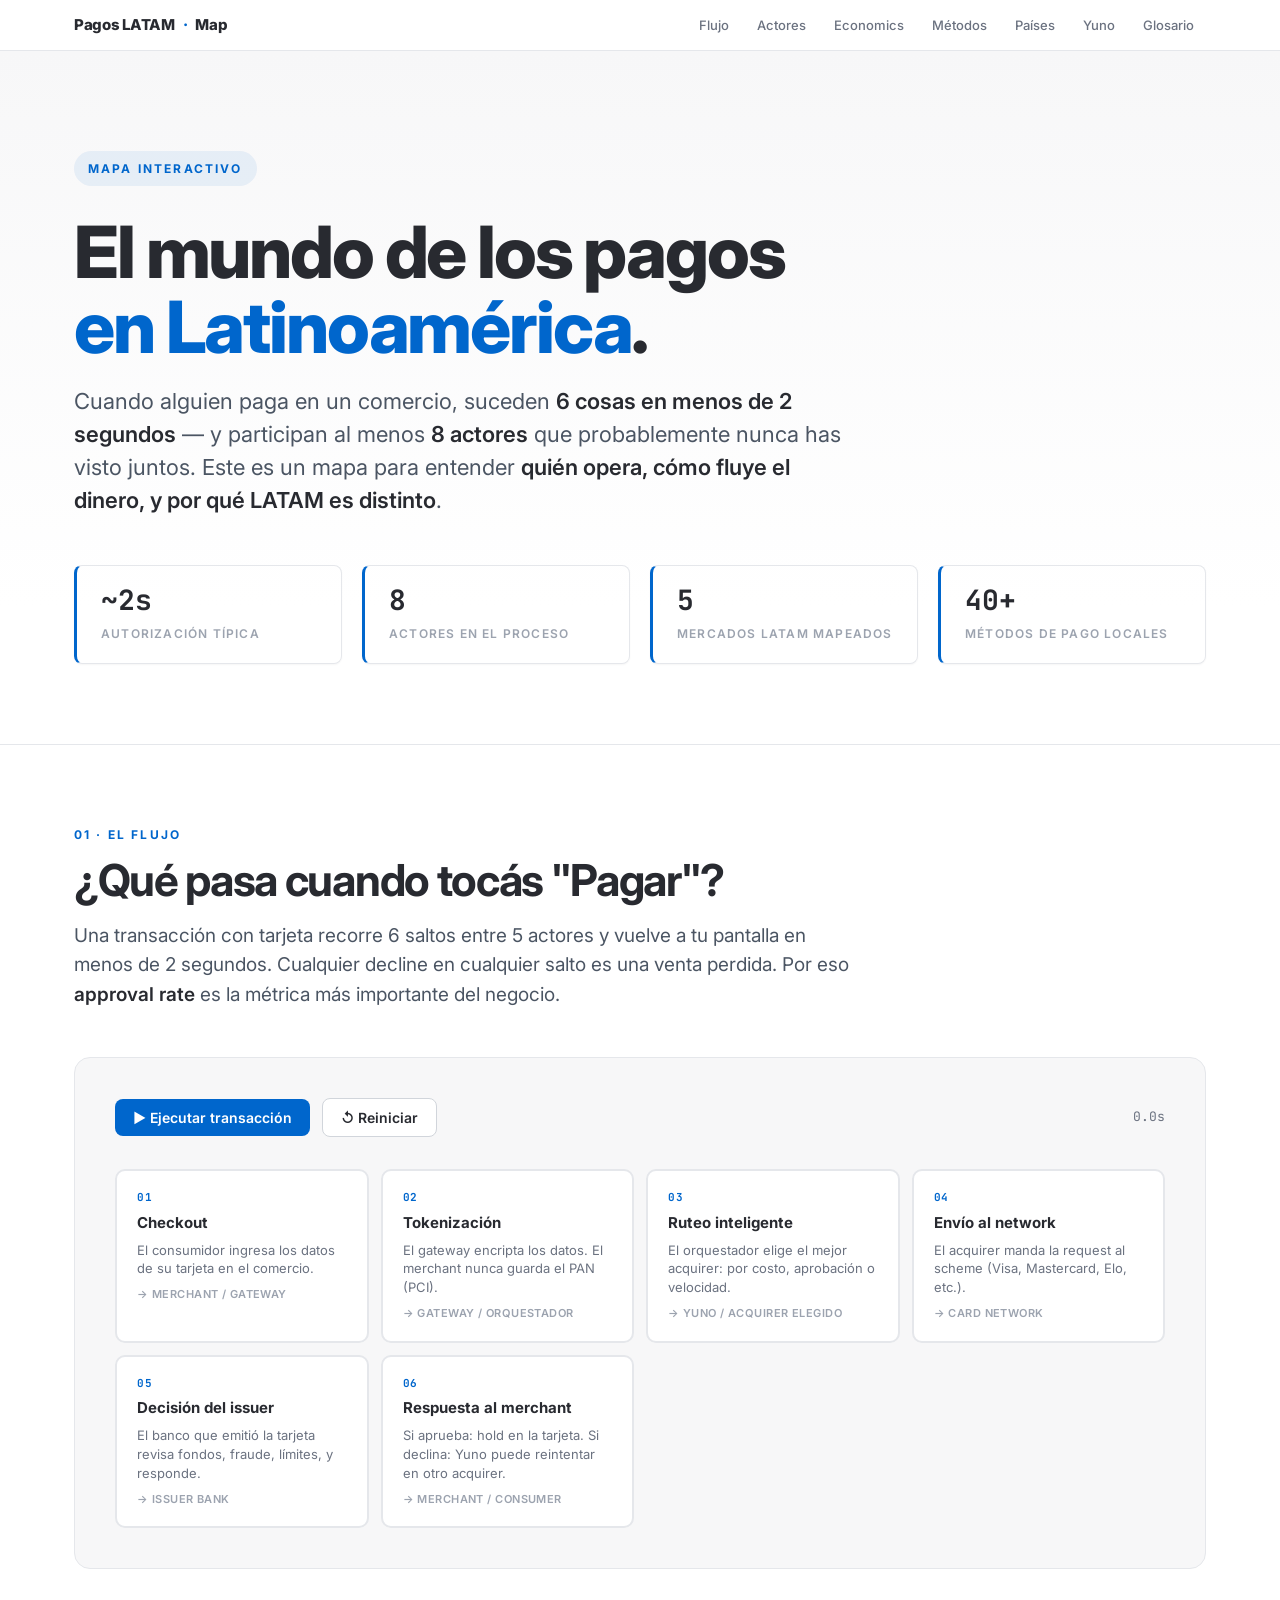
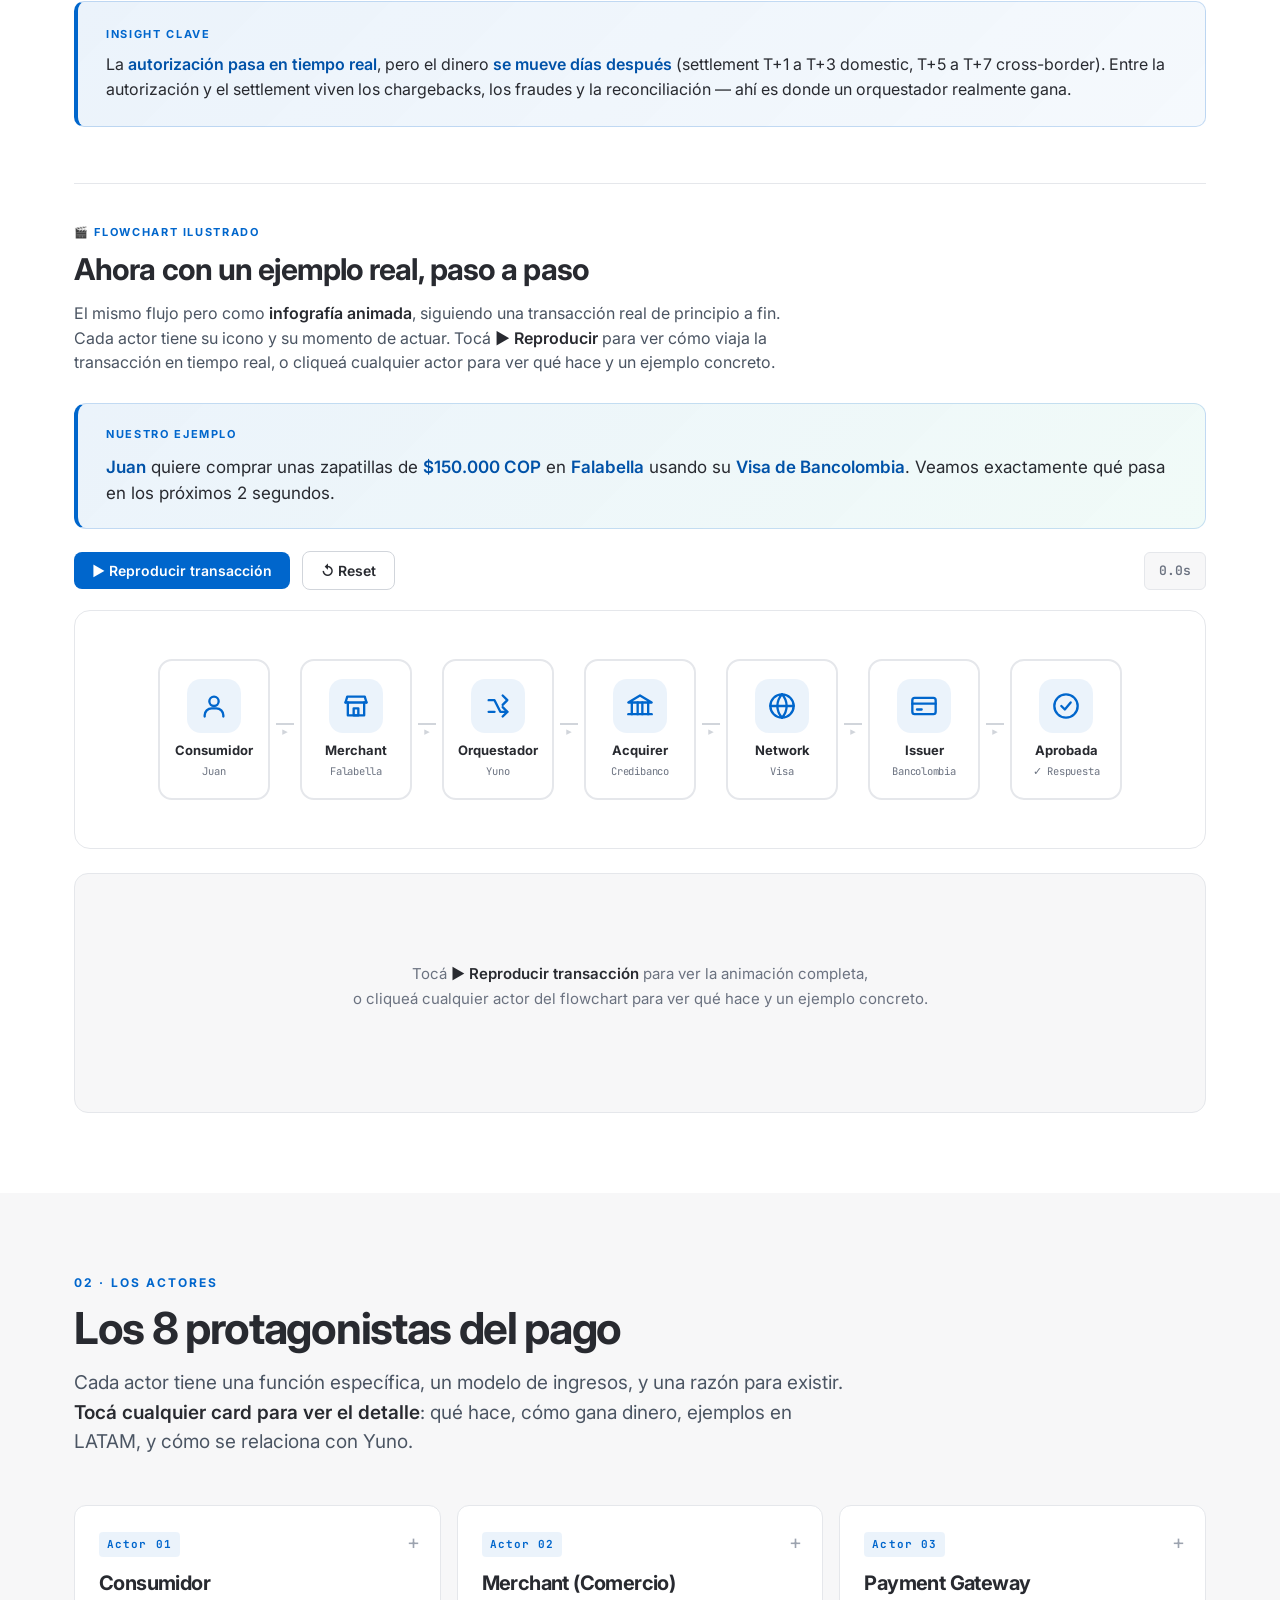
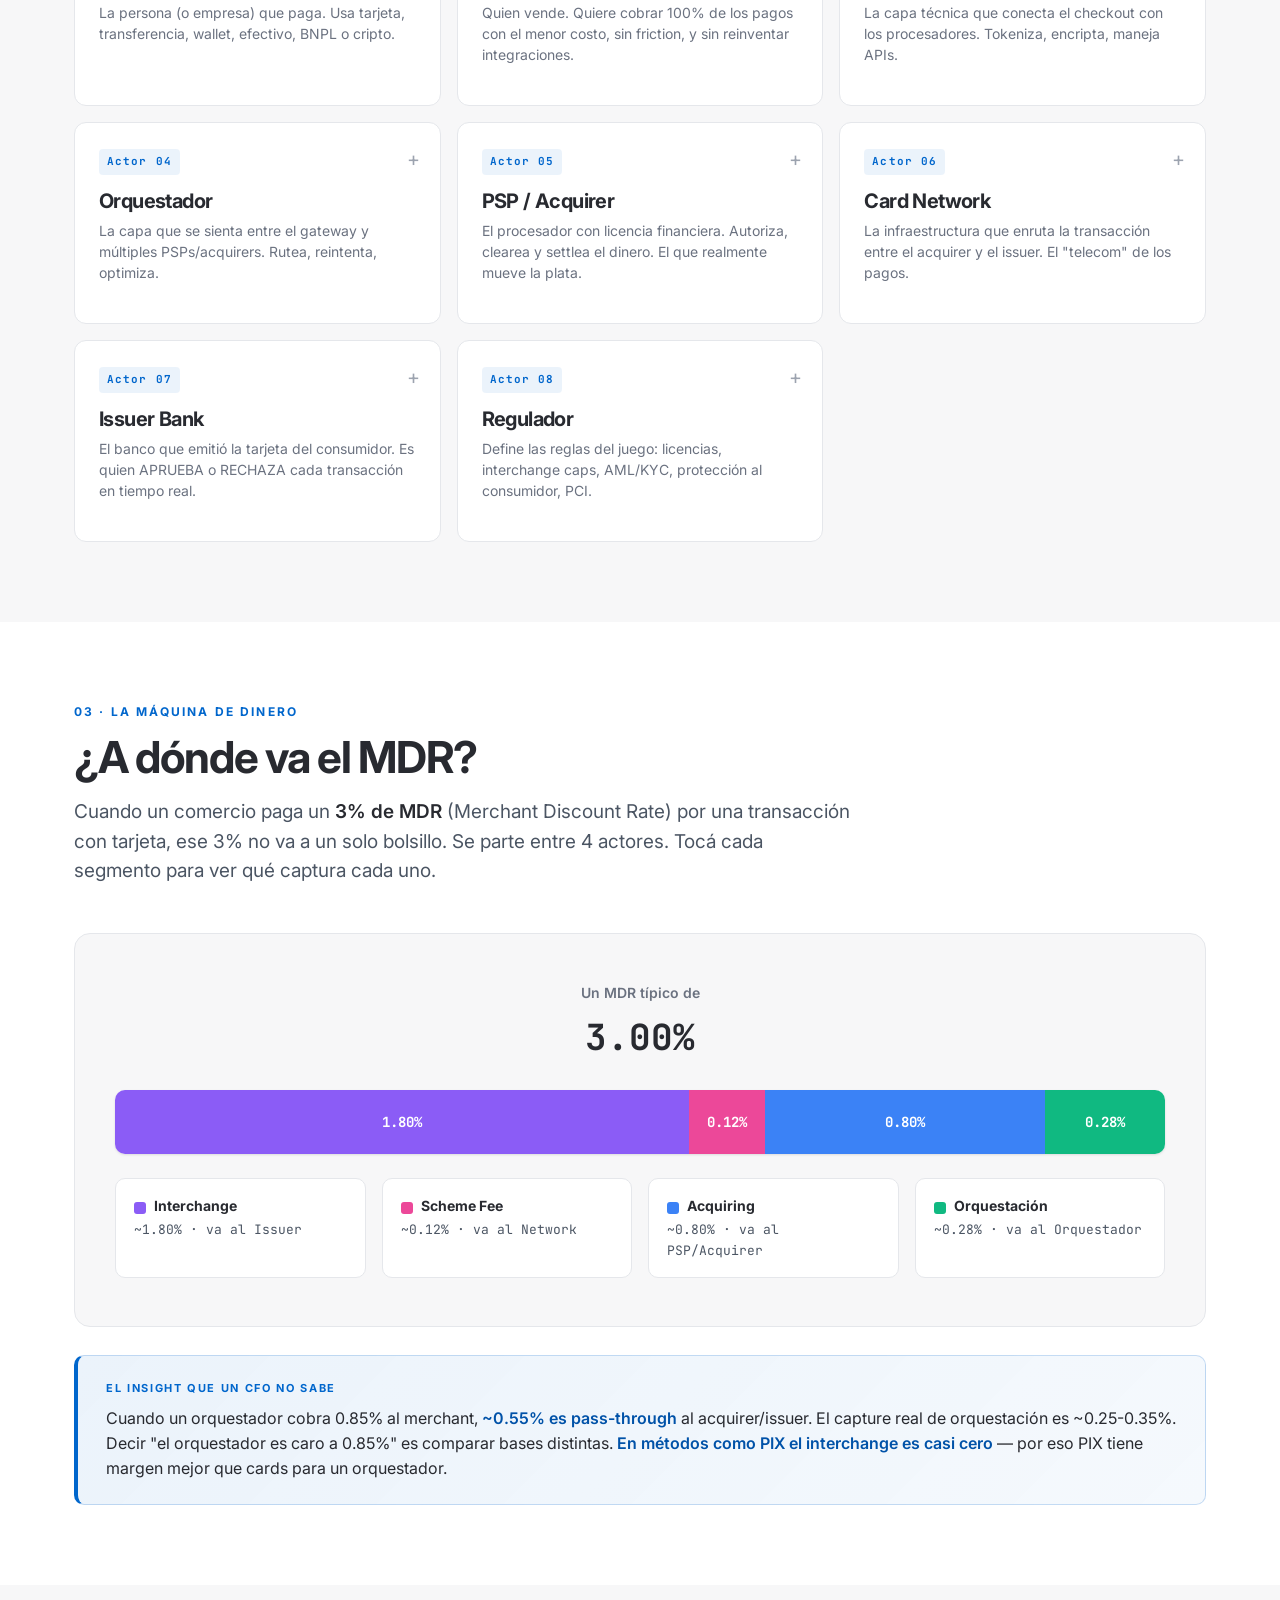
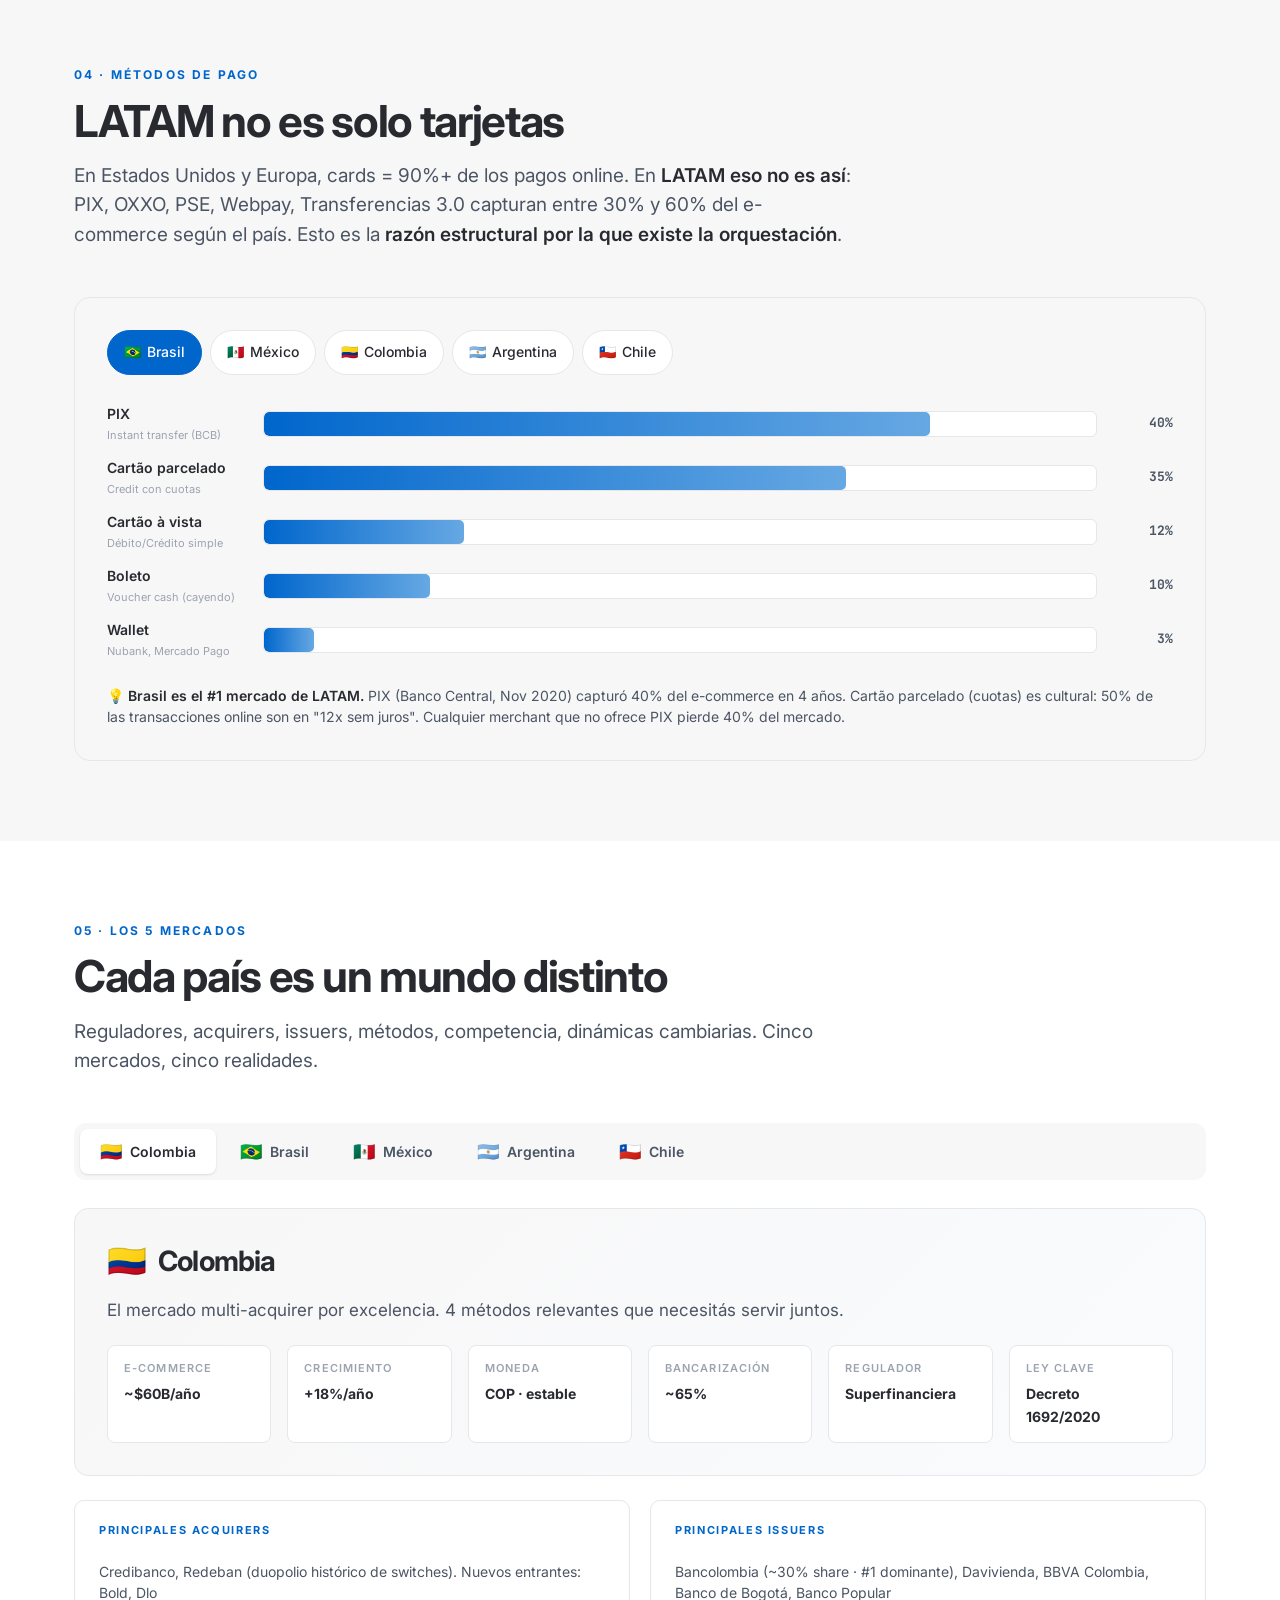
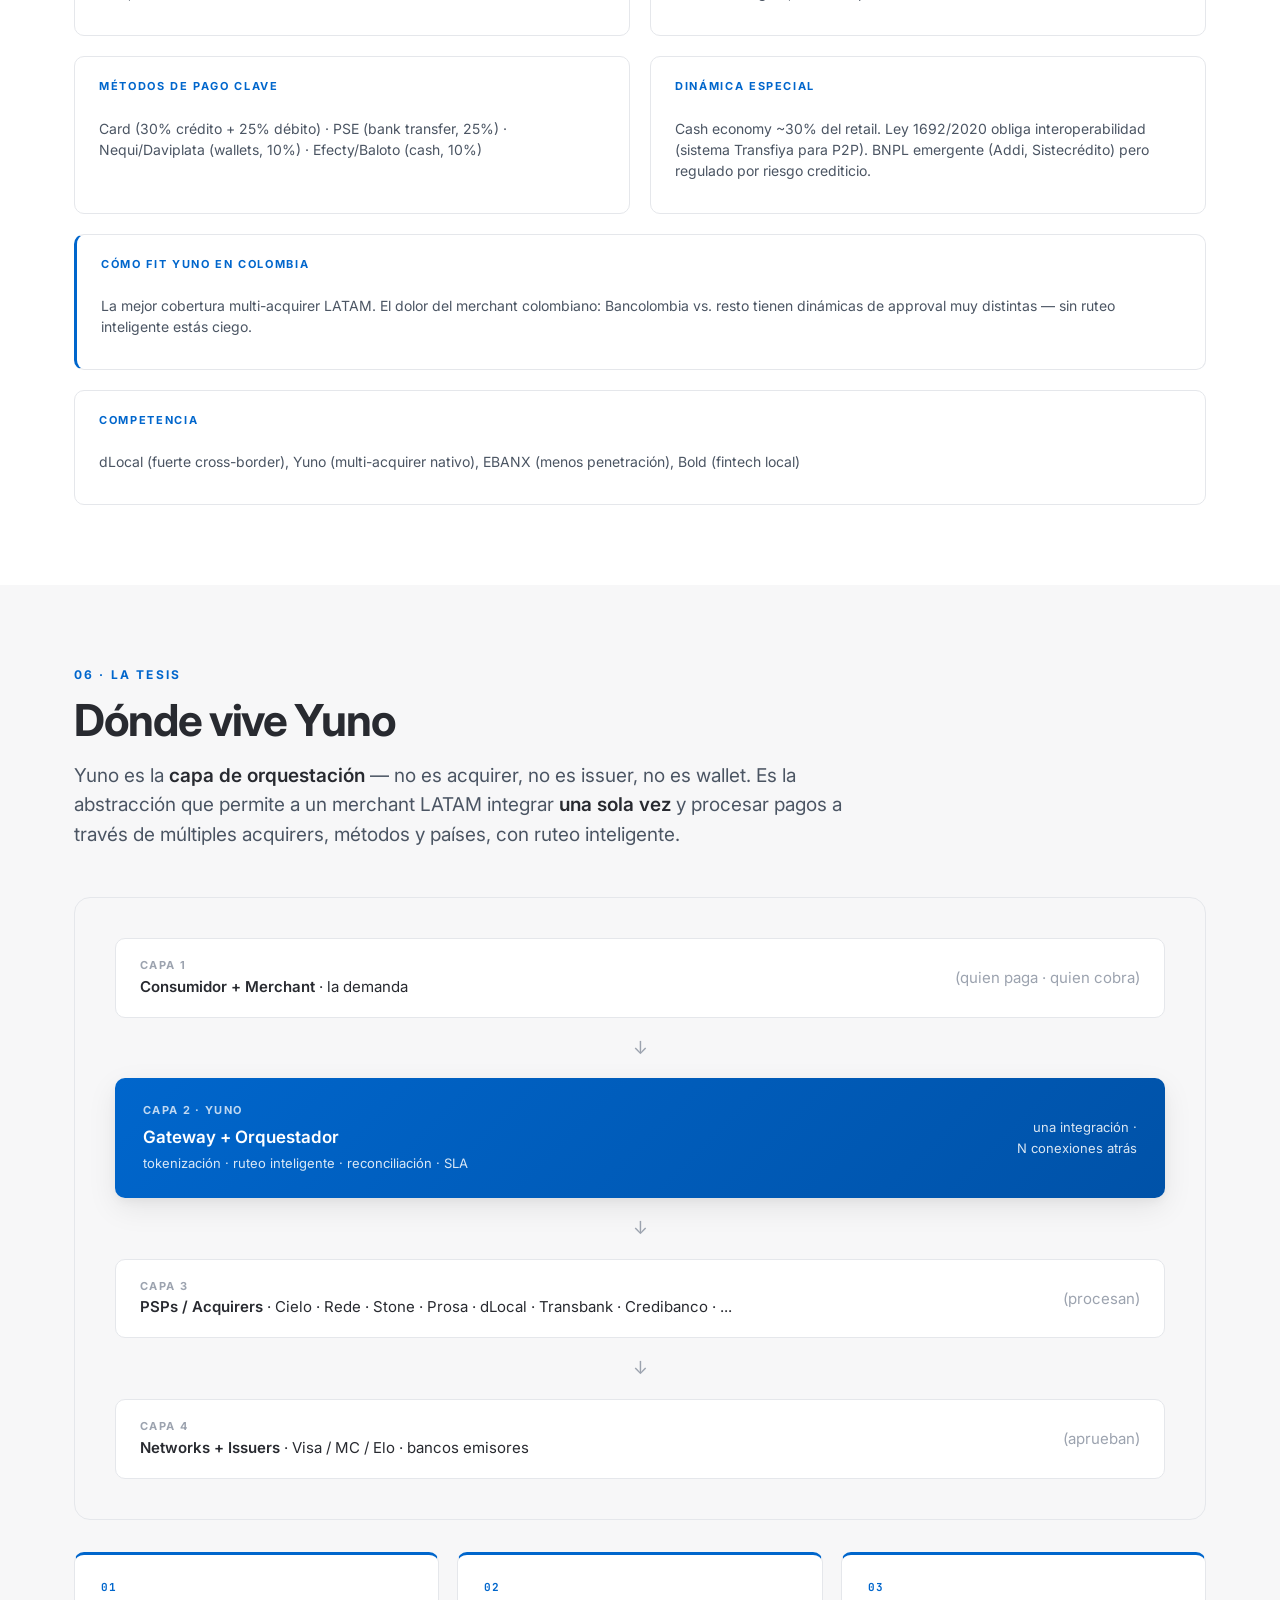
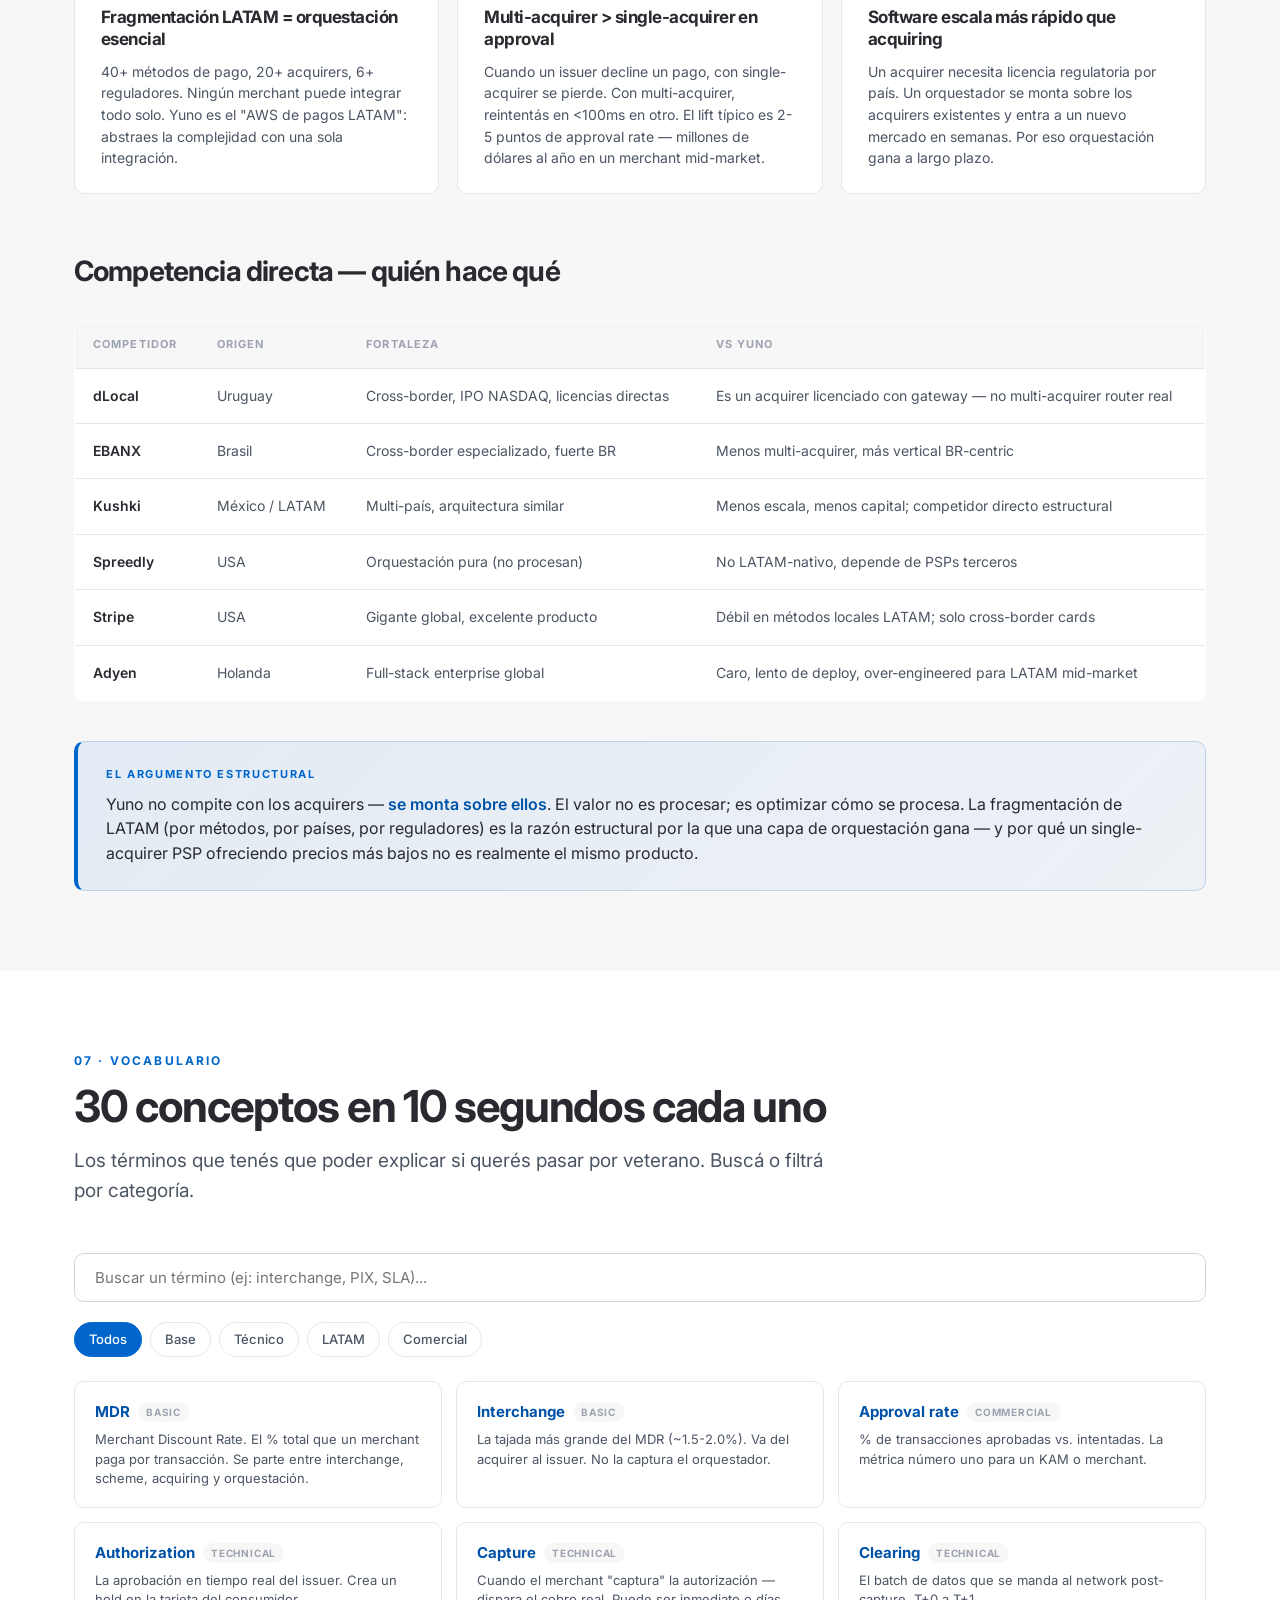
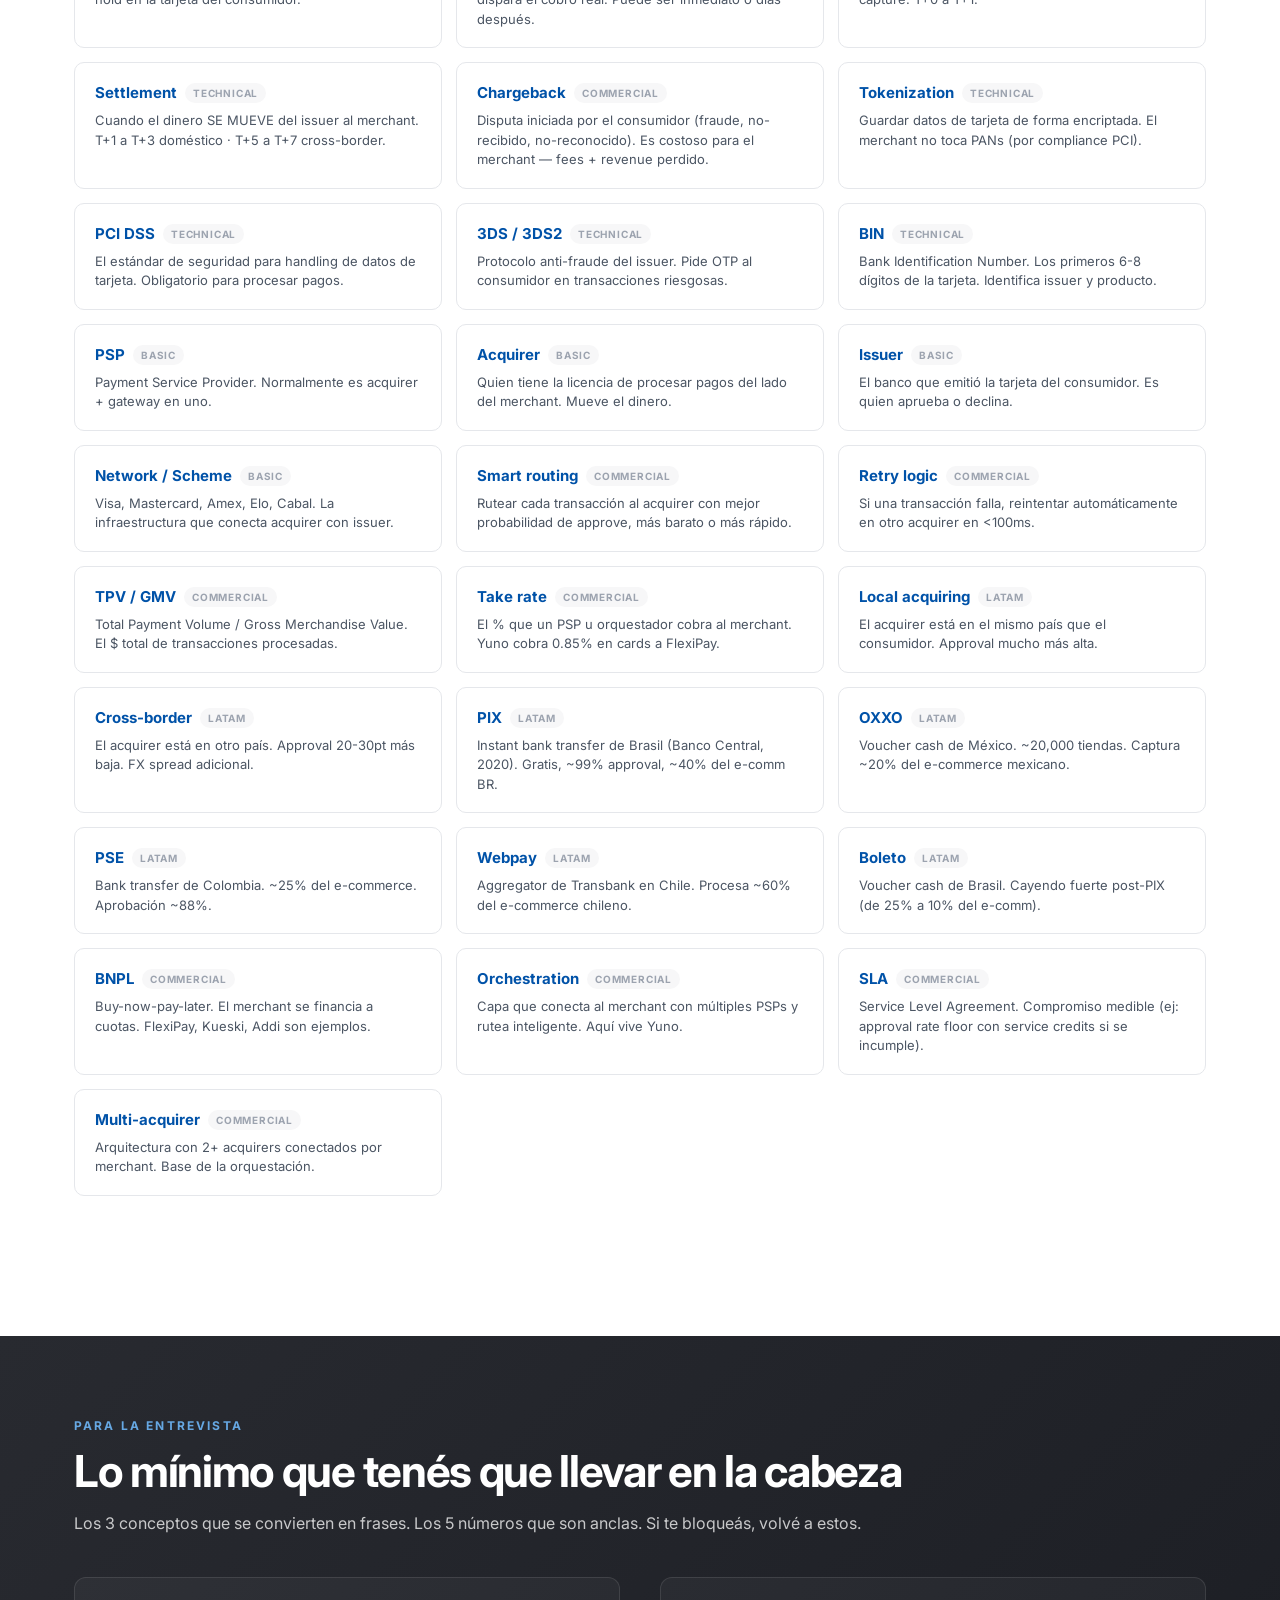
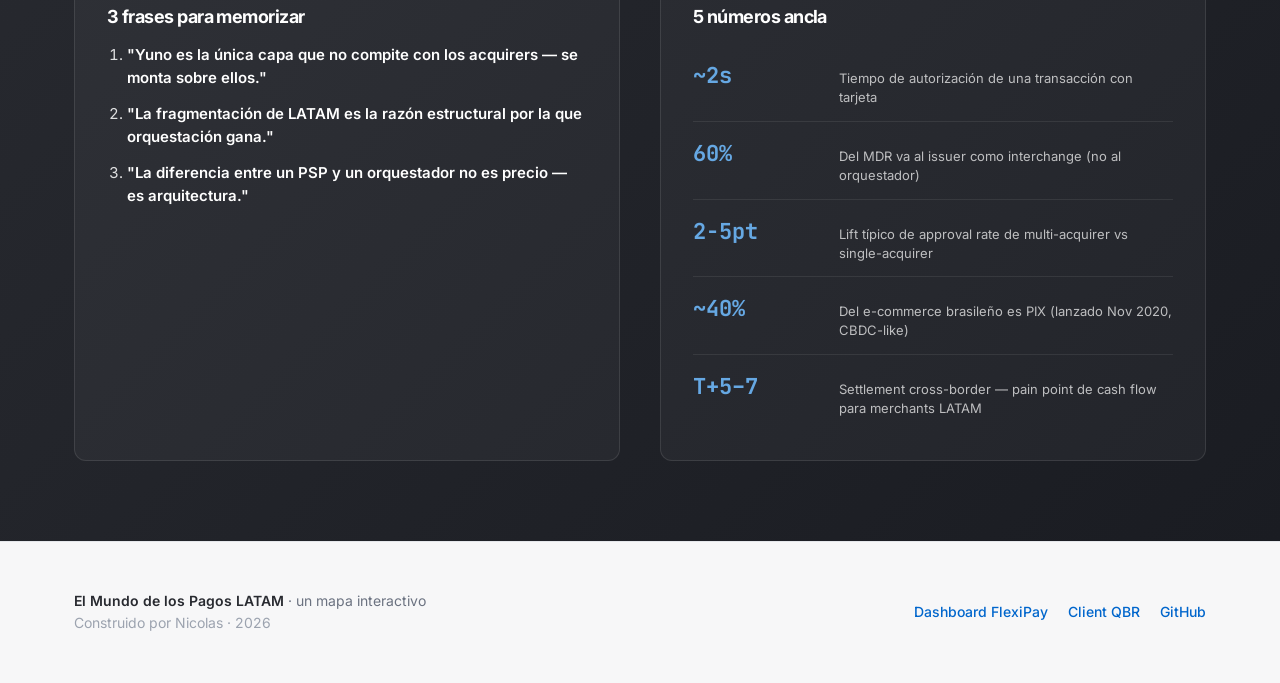
==== commit 9978c534: "Payments world: add illustrated flowchart with Juan @ Falabella narrative Adds a second visualizatio" ====
--- a/payments-world.html
+++ b/payments-world.html
@@ -228,6 +228,286 @@
     font-weight: 600; text-transform: uppercase;
   }
 
+  /* ---- Enhanced Illustrated Flow (infographic) ---- */
+  .payflow-wrapper { margin-top: 56px; padding-top: 40px; border-top: 1px solid var(--border); }
+  .payflow-subheading {
+    font-size: 11px; font-weight: 700;
+    letter-spacing: 0.15em; text-transform: uppercase;
+    color: var(--primary);
+    margin-bottom: 10px;
+  }
+  .payflow-wrapper h3 {
+    font-size: clamp(22px, 3vw, 30px);
+    margin: 0 0 12px 0;
+  }
+  .payflow-wrapper .payflow-intro {
+    font-size: 16px; line-height: 1.55;
+    color: var(--navy-soft);
+    max-width: 740px; margin: 0 0 28px 0;
+  }
+  .payflow-story {
+    background: linear-gradient(135deg, var(--primary-soft), rgba(16, 185, 129, 0.06));
+    border: 1px solid rgba(0, 102, 204, 0.18);
+    border-left: 4px solid var(--primary);
+    border-radius: 12px;
+    padding: 22px 28px;
+    margin-bottom: 22px;
+  }
+  .payflow-story-label {
+    font-size: 11px; font-weight: 700;
+    letter-spacing: 0.15em; text-transform: uppercase;
+    color: var(--primary);
+    margin-bottom: 10px;
+  }
+  .payflow-story-text {
+    font-size: 17px; line-height: 1.55;
+    color: var(--navy);
+    margin: 0;
+  }
+  .payflow-story-text strong { color: var(--primary-dark); }
+
+  .payflow-controls {
+    display: flex; gap: 12px; align-items: center;
+    margin-bottom: 20px; flex-wrap: wrap;
+  }
+  .payflow-timer {
+    font-family: 'JetBrains Mono', monospace;
+    font-size: 13px; color: var(--dim);
+    margin-left: auto;
+    background: var(--bg-subtle);
+    padding: 8px 14px; border-radius: 6px;
+    border: 1px solid var(--border);
+    font-weight: 600;
+  }
+  .payflow-canvas {
+    display: flex; flex-wrap: wrap;
+    justify-content: center; align-items: center;
+    gap: 4px;
+    padding: 48px 16px;
+    background: var(--bg);
+    border: 1px solid var(--border);
+    border-radius: 16px;
+    position: relative;
+    min-height: 220px;
+  }
+  .payflow-node {
+    display: flex; flex-direction: column;
+    align-items: center; justify-content: center;
+    width: 112px;
+    padding: 18px 8px;
+    background: var(--bg);
+    border: 2px solid var(--border);
+    border-radius: 14px;
+    text-align: center;
+    cursor: pointer;
+    transition: all 0.35s cubic-bezier(0.16, 1, 0.3, 1);
+    position: relative;
+    z-index: 1;
+  }
+  .payflow-node:hover {
+    border-color: var(--primary-light);
+    transform: translateY(-2px);
+  }
+  .payflow-node.visited {
+    border-color: var(--primary-light);
+    background: var(--primary-softer);
+  }
+  .payflow-node.active {
+    border-color: var(--primary);
+    background: linear-gradient(135deg, var(--primary-soft), rgba(16, 185, 129, 0.05));
+    transform: translateY(-8px) scale(1.08);
+    box-shadow: 0 16px 36px rgba(0, 102, 204, 0.28);
+    z-index: 3;
+  }
+  .payflow-node.active::before {
+    content: '';
+    position: absolute;
+    top: -6px; left: -6px; right: -6px; bottom: -6px;
+    border-radius: 18px;
+    border: 2px solid var(--primary);
+    opacity: 0.5;
+    animation: payflowRing 1.1s ease-out infinite;
+    pointer-events: none;
+  }
+  @keyframes payflowRing {
+    0% { transform: scale(1); opacity: 0.7; }
+    100% { transform: scale(1.28); opacity: 0; }
+  }
+  .payflow-icon-wrap {
+    width: 54px; height: 54px;
+    background: var(--primary-soft);
+    border-radius: 14px;
+    display: flex; align-items: center; justify-content: center;
+    margin-bottom: 10px;
+    transition: all 0.35s;
+  }
+  .payflow-node.active .payflow-icon-wrap {
+    background: var(--primary);
+    animation: payflowBounce 0.6s;
+  }
+  .payflow-node.visited .payflow-icon-wrap {
+    background: rgba(0, 102, 204, 0.15);
+  }
+  @keyframes payflowBounce {
+    0%, 100% { transform: translateY(0); }
+    40% { transform: translateY(-6px) scale(1.05); }
+  }
+  .payflow-icon {
+    width: 28px; height: 28px;
+    color: var(--primary);
+    stroke: currentColor;
+    fill: none;
+    stroke-width: 2;
+    stroke-linecap: round;
+    stroke-linejoin: round;
+    transition: color 0.3s;
+  }
+  .payflow-node.active .payflow-icon { color: white; }
+  .payflow-node-name {
+    font-size: 13px; font-weight: 700;
+    color: var(--navy); line-height: 1.2;
+  }
+  .payflow-node-role {
+    font-size: 10.5px; color: var(--dim);
+    margin-top: 4px;
+    font-family: 'JetBrains Mono', monospace;
+    letter-spacing: -0.02em;
+  }
+  .payflow-connector {
+    display: flex; flex-direction: column;
+    align-items: center; gap: 3px;
+    color: var(--border-strong);
+    transition: all 0.3s;
+    width: 22px;
+  }
+  .payflow-connector-line {
+    width: 18px; height: 2px;
+    background: var(--border-strong);
+    transition: background 0.3s;
+    position: relative; overflow: hidden;
+  }
+  .payflow-connector-arrow {
+    font-size: 11px; line-height: 1;
+    color: inherit;
+    margin-top: -2px;
+  }
+  .payflow-connector.active { color: var(--primary); }
+  .payflow-connector.active .payflow-connector-line { background: var(--primary); }
+  .payflow-connector.active .payflow-connector-line::after {
+    content: '';
+    position: absolute;
+    top: 0; left: 0; bottom: 0;
+    width: 100%;
+    background: linear-gradient(90deg, transparent, rgba(255,255,255,0.9), transparent);
+    animation: payflowPulse 0.7s ease-out;
+  }
+  @keyframes payflowPulse {
+    from { transform: translateX(-100%); }
+    to { transform: translateX(100%); }
+  }
+  .payflow-connector.visited { color: var(--primary-light); }
+  .payflow-connector.visited .payflow-connector-line { background: var(--primary-light); }
+
+  .payflow-detail {
+    background: var(--bg-subtle);
+    border: 1px solid var(--border);
+    border-radius: 14px;
+    padding: 28px 32px;
+    margin-top: 24px;
+    min-height: 240px;
+    position: relative;
+    transition: all 0.3s;
+  }
+  .payflow-detail-placeholder {
+    font-size: 15px;
+    color: var(--dim);
+    text-align: center;
+    padding: 60px 20px;
+    line-height: 1.65;
+  }
+  .payflow-detail-placeholder strong { color: var(--navy); }
+  .payflow-detail-step-label {
+    display: inline-block;
+    font-family: 'JetBrains Mono', monospace;
+    font-size: 11px;
+    font-weight: 700;
+    letter-spacing: 0.15em;
+    color: var(--primary);
+    background: var(--primary-soft);
+    padding: 5px 12px;
+    border-radius: 4px;
+    margin-bottom: 14px;
+  }
+  .payflow-detail-title {
+    font-size: 26px;
+    font-weight: 700;
+    margin: 0 0 4px 0;
+    color: var(--navy);
+    letter-spacing: -0.025em;
+  }
+  .payflow-detail-role {
+    color: var(--dim);
+    font-size: 14px;
+    margin-bottom: 18px;
+    font-family: 'JetBrains Mono', monospace;
+  }
+  .payflow-detail-action {
+    font-size: 16px;
+    color: var(--navy);
+    font-weight: 500;
+    margin-bottom: 12px;
+    line-height: 1.5;
+  }
+  .payflow-detail-explanation {
+    font-size: 14px;
+    color: var(--navy-soft);
+    line-height: 1.6;
+    margin-bottom: 18px;
+  }
+  .payflow-example {
+    background: var(--bg);
+    border: 1px solid var(--border);
+    border-left: 3px solid var(--primary);
+    border-radius: 0 8px 8px 0;
+    padding: 14px 18px;
+    font-size: 14px;
+    color: var(--navy-soft);
+    line-height: 1.55;
+  }
+  .payflow-example strong { color: var(--primary-dark); }
+  .payflow-example-label {
+    display: block;
+    font-size: 11px;
+    font-weight: 700;
+    letter-spacing: 0.1em;
+    text-transform: uppercase;
+    color: var(--primary);
+    margin-bottom: 6px;
+  }
+  .payflow-time-stamp {
+    position: absolute;
+    top: 24px; right: 28px;
+    font-family: 'JetBrains Mono', monospace;
+    font-size: 12px;
+    color: var(--dim);
+    background: var(--bg);
+    padding: 6px 12px;
+    border-radius: 6px;
+    border: 1px solid var(--border);
+    font-weight: 600;
+  }
+  @media (max-width: 600px) {
+    .payflow-node { width: 88px; padding: 14px 6px; }
+    .payflow-icon-wrap { width: 44px; height: 44px; }
+    .payflow-icon { width: 22px; height: 22px; }
+    .payflow-node-name { font-size: 11.5px; }
+    .payflow-node-role { font-size: 10px; }
+    .payflow-connector { width: 12px; }
+    .payflow-connector-line { width: 10px; }
+    .payflow-time-stamp { position: static; display: inline-block; margin-bottom: 12px; }
+    .payflow-detail { padding: 22px 20px; }
+  }
+
   /* ---- Actor Cards ---- */
   .actors-grid {
     display: grid; grid-template-columns: repeat(auto-fit, minmax(280px, 1fr));
@@ -821,6 +1101,169 @@
     <div class="insight-box" style="margin-top: 32px;">
       <div class="label">Insight clave</div>
       <p>La <strong>autorización pasa en tiempo real</strong>, pero el dinero <strong>se mueve días después</strong> (settlement T+1 a T+3 domestic, T+5 a T+7 cross-border). Entre la autorización y el settlement viven los chargebacks, los fraudes y la reconciliación — ahí es donde un orquestador realmente gana.</p>
+    </div>
+
+    <!-- ============================================================ -->
+    <!-- ENHANCED ILLUSTRATED FLOWCHART (infographic, with Juan story) -->
+    <!-- ============================================================ -->
+    <div class="payflow-wrapper">
+      <div class="payflow-subheading">🎬 Flowchart ilustrado</div>
+      <h3>Ahora con un ejemplo real, paso a paso</h3>
+      <p class="payflow-intro">
+        El mismo flujo pero como <strong>infografía animada</strong>, siguiendo una transacción real
+        de principio a fin. Cada actor tiene su icono y su momento de actuar. Tocá
+        <strong>▶ Reproducir</strong> para ver cómo viaja la transacción en tiempo real, o cliqueá
+        cualquier actor para ver qué hace y un ejemplo concreto.
+      </p>
+
+      <div class="payflow-story">
+        <div class="payflow-story-label">Nuestro ejemplo</div>
+        <p class="payflow-story-text">
+          <strong>Juan</strong> quiere comprar unas zapatillas de <strong>$150.000 COP</strong>
+          en <strong>Falabella</strong> usando su <strong>Visa de Bancolombia</strong>.
+          Veamos exactamente qué pasa en los próximos 2 segundos.
+        </p>
+      </div>
+
+      <div class="payflow-controls">
+        <button class="btn" id="payflowPlay">▶ Reproducir transacción</button>
+        <button class="btn secondary" id="payflowReset">↺ Reset</button>
+        <div class="payflow-timer" id="payflowTimer">0.0s</div>
+      </div>
+
+      <div class="payflow-canvas" id="payflowCanvas">
+        <!-- Node 1: Consumer -->
+        <div class="payflow-node" data-step="1">
+          <div class="payflow-icon-wrap">
+            <svg class="payflow-icon" viewBox="0 0 24 24">
+              <circle cx="12" cy="8" r="4"/>
+              <path d="M4 21v-1a6 6 0 0 1 6-6h4a6 6 0 0 1 6 6v1"/>
+            </svg>
+          </div>
+          <div class="payflow-node-name">Consumidor</div>
+          <div class="payflow-node-role">Juan</div>
+        </div>
+
+        <div class="payflow-connector" data-connector="1-2">
+          <div class="payflow-connector-line"></div>
+          <span class="payflow-connector-arrow">▸</span>
+        </div>
+
+        <!-- Node 2: Merchant -->
+        <div class="payflow-node" data-step="2">
+          <div class="payflow-icon-wrap">
+            <svg class="payflow-icon" viewBox="0 0 24 24">
+              <path d="M3 9l1.5-5h15L21 9"/>
+              <path d="M5 9v11h14V9"/>
+              <path d="M3 9h18"/>
+              <path d="M10 14h4v6h-4z"/>
+            </svg>
+          </div>
+          <div class="payflow-node-name">Merchant</div>
+          <div class="payflow-node-role">Falabella</div>
+        </div>
+
+        <div class="payflow-connector" data-connector="2-3">
+          <div class="payflow-connector-line"></div>
+          <span class="payflow-connector-arrow">▸</span>
+        </div>
+
+        <!-- Node 3: Gateway/Orchestrator (Yuno) -->
+        <div class="payflow-node" data-step="3">
+          <div class="payflow-icon-wrap">
+            <svg class="payflow-icon" viewBox="0 0 24 24">
+              <path d="M16 3l4 4-4 4"/>
+              <path d="M4 7h5l5 10h6"/>
+              <path d="M16 21l4-4-4-4"/>
+              <path d="M4 17h5"/>
+            </svg>
+          </div>
+          <div class="payflow-node-name">Orquestador</div>
+          <div class="payflow-node-role">Yuno</div>
+        </div>
+
+        <div class="payflow-connector" data-connector="3-4">
+          <div class="payflow-connector-line"></div>
+          <span class="payflow-connector-arrow">▸</span>
+        </div>
+
+        <!-- Node 4: Acquirer -->
+        <div class="payflow-node" data-step="4">
+          <div class="payflow-icon-wrap">
+            <svg class="payflow-icon" viewBox="0 0 24 24">
+              <path d="M12 3l10 6H2z"/>
+              <path d="M5 9v10"/>
+              <path d="M19 9v10"/>
+              <path d="M10 9v10"/>
+              <path d="M14 9v10"/>
+              <path d="M2 19h20"/>
+            </svg>
+          </div>
+          <div class="payflow-node-name">Acquirer</div>
+          <div class="payflow-node-role">Credibanco</div>
+        </div>
+
+        <div class="payflow-connector" data-connector="4-5">
+          <div class="payflow-connector-line"></div>
+          <span class="payflow-connector-arrow">▸</span>
+        </div>
+
+        <!-- Node 5: Card Network -->
+        <div class="payflow-node" data-step="5">
+          <div class="payflow-icon-wrap">
+            <svg class="payflow-icon" viewBox="0 0 24 24">
+              <circle cx="12" cy="12" r="10"/>
+              <path d="M2 12h20"/>
+              <path d="M12 2a15.3 15.3 0 0 1 4 10 15.3 15.3 0 0 1-4 10"/>
+              <path d="M12 2a15.3 15.3 0 0 0-4 10 15.3 15.3 0 0 0 4 10"/>
+            </svg>
+          </div>
+          <div class="payflow-node-name">Network</div>
+          <div class="payflow-node-role">Visa</div>
+        </div>
+
+        <div class="payflow-connector" data-connector="5-6">
+          <div class="payflow-connector-line"></div>
+          <span class="payflow-connector-arrow">▸</span>
+        </div>
+
+        <!-- Node 6: Issuer -->
+        <div class="payflow-node" data-step="6">
+          <div class="payflow-icon-wrap">
+            <svg class="payflow-icon" viewBox="0 0 24 24">
+              <rect x="2" y="5" width="20" height="14" rx="2"/>
+              <path d="M2 10h20"/>
+              <path d="M6 15h4"/>
+            </svg>
+          </div>
+          <div class="payflow-node-name">Issuer</div>
+          <div class="payflow-node-role">Bancolombia</div>
+        </div>
+
+        <div class="payflow-connector" data-connector="6-7">
+          <div class="payflow-connector-line"></div>
+          <span class="payflow-connector-arrow">▸</span>
+        </div>
+
+        <!-- Node 7: Approval response -->
+        <div class="payflow-node" data-step="7">
+          <div class="payflow-icon-wrap">
+            <svg class="payflow-icon" viewBox="0 0 24 24">
+              <circle cx="12" cy="12" r="10"/>
+              <path d="M8 12l3 3 5-6"/>
+            </svg>
+          </div>
+          <div class="payflow-node-name">Aprobada</div>
+          <div class="payflow-node-role">✓ Respuesta</div>
+        </div>
+      </div>
+
+      <div class="payflow-detail" id="payflowDetail">
+        <div class="payflow-detail-placeholder">
+          Tocá <strong>▶ Reproducir transacción</strong> para ver la animación completa,<br>
+          o cliqueá cualquier actor del flowchart para ver qué hace y un ejemplo concreto.
+        </div>
+      </div>
     </div>
   </div>
 </section>
@@ -1631,6 +2074,145 @@
 let currentFilter = 'all';
 let currentSearch = '';
 
+/* ===== ENHANCED FLOWCHART (Juan buying at Falabella story) ===== */
+const PAYFLOW_STEPS = [
+  {
+    step: 1,
+    title: 'Consumidor',
+    role: 'Juan · Cliente de Bancolombia',
+    action: 'Juan ingresa los datos de su tarjeta y toca "Pagar"',
+    explanation: 'El consumidor inicia la transacción. Aquí empieza todo. Sin consumidor, no hay pago. Si el issuer lo pide, Juan autentica con 3DS (SMS/OTP).',
+    example: 'Juan introduce su Visa <strong>4532-****-****-1234</strong>, el CVV y la fecha de vencimiento en el checkout de Falabella.com. Hace click en "Pagar".',
+    time: '0.0s'
+  },
+  {
+    step: 2,
+    title: 'Merchant',
+    role: 'Falabella · El comercio',
+    action: 'Falabella recibe los datos y los manda cifrados al gateway',
+    explanation: 'El merchant nunca guarda los datos de tarjeta directamente (por compliance PCI DSS). Los envía al gateway en menos de 100ms para procesar.',
+    example: 'Falabella hace un <strong>POST</strong> a la API de Yuno con los datos encriptados y el monto <strong>$150.000 COP</strong>. Ni un byte del número de tarjeta queda en sus servidores.',
+    time: '0.2s'
+  },
+  {
+    step: 3,
+    title: 'Gateway + Orquestador',
+    role: 'Yuno · Capa de orquestación',
+    action: 'Yuno tokeniza, analiza y elige el mejor acquirer para esta transacción',
+    explanation: 'Aquí vive la inteligencia. Yuno ve el BIN de la tarjeta (Bancolombia), mira su histórico de approval rates por acquirer, y decide rutear por el óptimo — en tiempo real.',
+    example: 'Yuno detecta <strong>BIN 453212 = Bancolombia</strong>. Por data histórica: <strong>Credibanco tiene +4pt de approval vs Redeban</strong> para este issuer específico. Rutea por Credibanco.',
+    time: '0.4s'
+  },
+  {
+    step: 4,
+    title: 'Acquirer / PSP',
+    role: 'Credibanco · Procesador colombiano',
+    action: 'Credibanco recibe la transacción y la manda al card network',
+    explanation: 'El acquirer tiene la licencia regulatoria para mover dinero. Formatea el request en el protocolo estándar (ISO 8583) y lo envía al rail de Visa.',
+    example: 'Credibanco arma un mensaje <strong>ISO 8583</strong> con los datos del merchant (Falabella, MCC 5651), el monto ($150.000), y el token de tarjeta. Lo manda a Visa Colombia.',
+    time: '0.7s'
+  },
+  {
+    step: 5,
+    title: 'Card Network',
+    role: 'Visa · Infraestructura de rail',
+    action: 'Visa identifica al issuer y le rutea la request',
+    explanation: 'El network funciona como la infraestructura de telecom de los pagos. Identifica qué banco emitió la tarjeta usando el BIN, y rutea la request a los servidores de ese banco.',
+    example: 'Visa ve <strong>BIN 453212 → Bancolombia Colombia</strong>, y envía la authorization request a los servidores de Bancolombia en Medellín en ~100ms.',
+    time: '1.0s'
+  },
+  {
+    step: 6,
+    title: 'Issuer Bank',
+    role: 'Bancolombia · Banco emisor de Juan',
+    action: 'Bancolombia valida fondos, fraude, y decide aprobar o rechazar',
+    explanation: 'El issuer ejecuta 3 validaciones en paralelo: ¿Tiene fondos o línea de crédito disponible? ¿Hay un patrón de fraude? ¿Está dentro del límite? Responde en milisegundos.',
+    example: 'Bancolombia chequea: Juan tiene <strong>$800.000 disponibles ✓</strong>, patrón de compra normal ✓, tarjeta no bloqueada ✓. Responde <strong>APROBADO</strong>.',
+    time: '1.3s'
+  },
+  {
+    step: 7,
+    title: 'Respuesta final',
+    role: 'De vuelta al merchant y consumidor',
+    action: 'La approval viaja de regreso por toda la cadena en <500ms',
+    explanation: 'Bancolombia → Visa → Credibanco → Yuno → Falabella → Juan. Hold en la tarjeta. Webhook al merchant. UI actualizada. Todo en menos de medio segundo más.',
+    example: 'Juan ve <strong>"¡Compra confirmada! ✓"</strong> en la pantalla de Falabella. Los $150.000 quedan en hold en su tarjeta. El dinero real se moverá en <strong>T+2 (settlement)</strong>.',
+    time: '1.8s'
+  }
+];
+
+let payflowTimerId = null;
+
+function payflowRenderDetail(s) {
+  const d = document.getElementById('payflowDetail');
+  if (!d) return;
+  d.innerHTML = `
+    <div class="payflow-time-stamp">🕒 ${s.time}</div>
+    <div class="payflow-detail-step-label">Paso ${s.step} / 7</div>
+    <h3 class="payflow-detail-title">${s.title}</h3>
+    <div class="payflow-detail-role">${s.role}</div>
+    <div class="payflow-detail-action">${s.action}</div>
+    <div class="payflow-detail-explanation">${s.explanation}</div>
+    <div class="payflow-example">
+      <span class="payflow-example-label">📍 En esta transacción</span>
+      ${s.example}
+    </div>
+  `;
+}
+
+function payflowReset() {
+  if (payflowTimerId) { clearTimeout(payflowTimerId); payflowTimerId = null; }
+  document.querySelectorAll('.payflow-node').forEach(n => n.classList.remove('active', 'visited'));
+  document.querySelectorAll('.payflow-connector').forEach(c => c.classList.remove('active', 'visited'));
+  const timer = document.getElementById('payflowTimer');
+  if (timer) timer.textContent = '0.0s';
+  const detail = document.getElementById('payflowDetail');
+  if (detail) {
+    detail.innerHTML = `
+      <div class="payflow-detail-placeholder">
+        Tocá <strong>▶ Reproducir transacción</strong> para ver la animación completa,<br>
+        o cliqueá cualquier actor del flowchart para ver qué hace y un ejemplo concreto.
+      </div>`;
+  }
+}
+
+function payflowPlay() {
+  payflowReset();
+  let i = 0;
+  const interval = 560;
+  const timerEl = document.getElementById('payflowTimer');
+
+  function next() {
+    if (i >= PAYFLOW_STEPS.length) {
+      if (timerEl) timerEl.textContent = '2.0s · ✓ Aprobada';
+      return;
+    }
+    const s = PAYFLOW_STEPS[i];
+
+    // Previous node becomes visited; previous connector becomes visited
+    if (i > 0) {
+      const prev = document.querySelector('.payflow-node[data-step="' + PAYFLOW_STEPS[i-1].step + '"]');
+      if (prev) { prev.classList.remove('active'); prev.classList.add('visited'); }
+      const conn = document.querySelector('.payflow-connector[data-connector="' + PAYFLOW_STEPS[i-1].step + '-' + s.step + '"]');
+      if (conn) conn.classList.add('active');
+      for (let j = 0; j < i - 1; j++) {
+        const c = document.querySelector('.payflow-connector[data-connector="' + PAYFLOW_STEPS[j].step + '-' + PAYFLOW_STEPS[j+1].step + '"]');
+        if (c) { c.classList.remove('active'); c.classList.add('visited'); }
+      }
+    }
+
+    const node = document.querySelector('.payflow-node[data-step="' + s.step + '"]');
+    if (node) node.classList.add('active');
+
+    payflowRenderDetail(s);
+    if (timerEl) timerEl.textContent = s.time;
+
+    i++;
+    payflowTimerId = setTimeout(next, interval);
+  }
+  next();
+}
+
 /* ===== INIT ===== */
 document.addEventListener('DOMContentLoaded', () => {
   // Render everything
@@ -1639,15 +2221,37 @@
   renderCountries();
   renderGlossary();
 
-  // Flow buttons
+  // Flow buttons (original card flow)
   document.getElementById('playFlow').addEventListener('click', playFlow);
   document.getElementById('resetFlow').addEventListener('click', resetFlow);
 
-  // Flow step click
+  // Flow step click (original cards)
   document.querySelectorAll('.flow-step').forEach(step => {
     step.addEventListener('click', () => {
       resetFlow();
       step.classList.add('active');
+    });
+  });
+
+  // Enhanced flowchart (illustrated with Juan story)
+  const payflowPlayBtn = document.getElementById('payflowPlay');
+  const payflowResetBtn = document.getElementById('payflowReset');
+  if (payflowPlayBtn) payflowPlayBtn.addEventListener('click', payflowPlay);
+  if (payflowResetBtn) payflowResetBtn.addEventListener('click', payflowReset);
+
+  // Click any node to jump to that step
+  document.querySelectorAll('.payflow-node').forEach(node => {
+    node.addEventListener('click', () => {
+      if (payflowTimerId) { clearTimeout(payflowTimerId); payflowTimerId = null; }
+      document.querySelectorAll('.payflow-node').forEach(n => n.classList.remove('active'));
+      node.classList.add('active');
+      const stepNum = parseInt(node.dataset.step);
+      const step = PAYFLOW_STEPS.find(s => s.step === stepNum);
+      if (step) {
+        payflowRenderDetail(step);
+        const t = document.getElementById('payflowTimer');
+        if (t) t.textContent = step.time;
+      }
     });
   });
 
